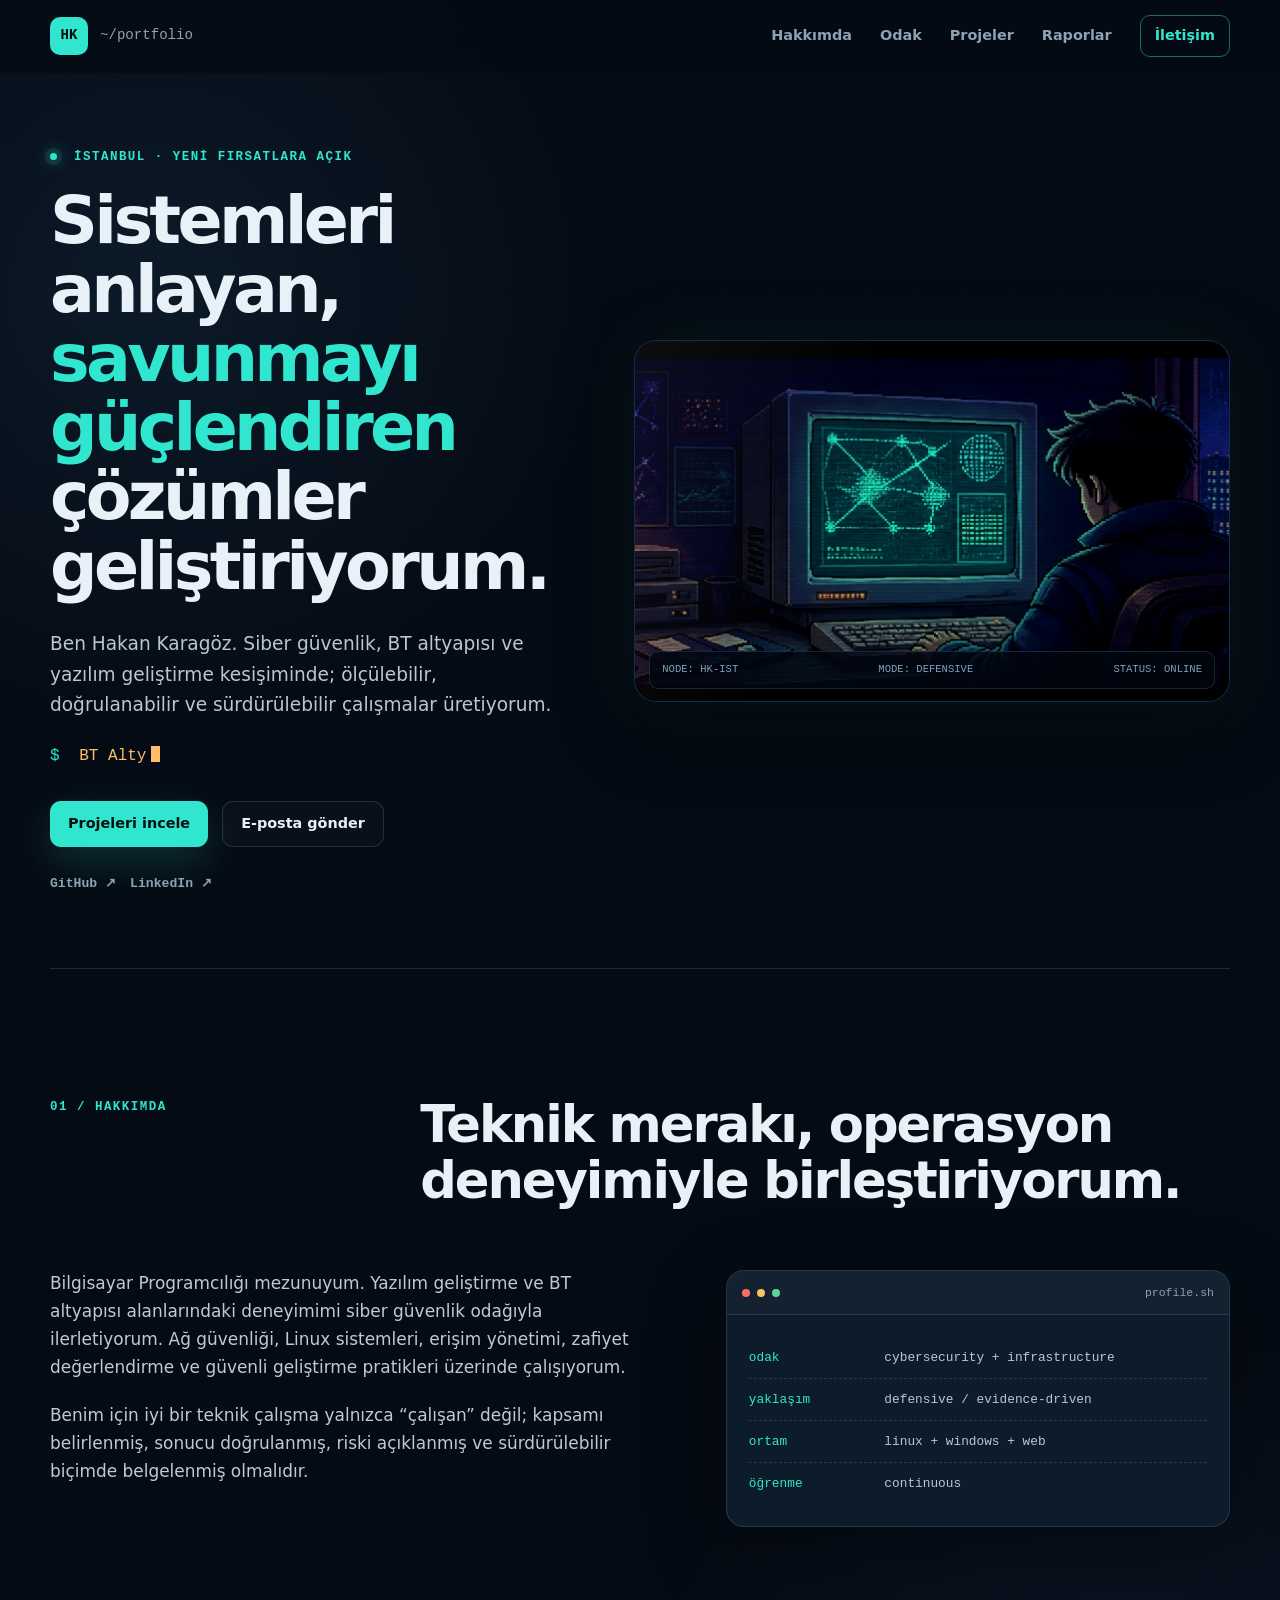
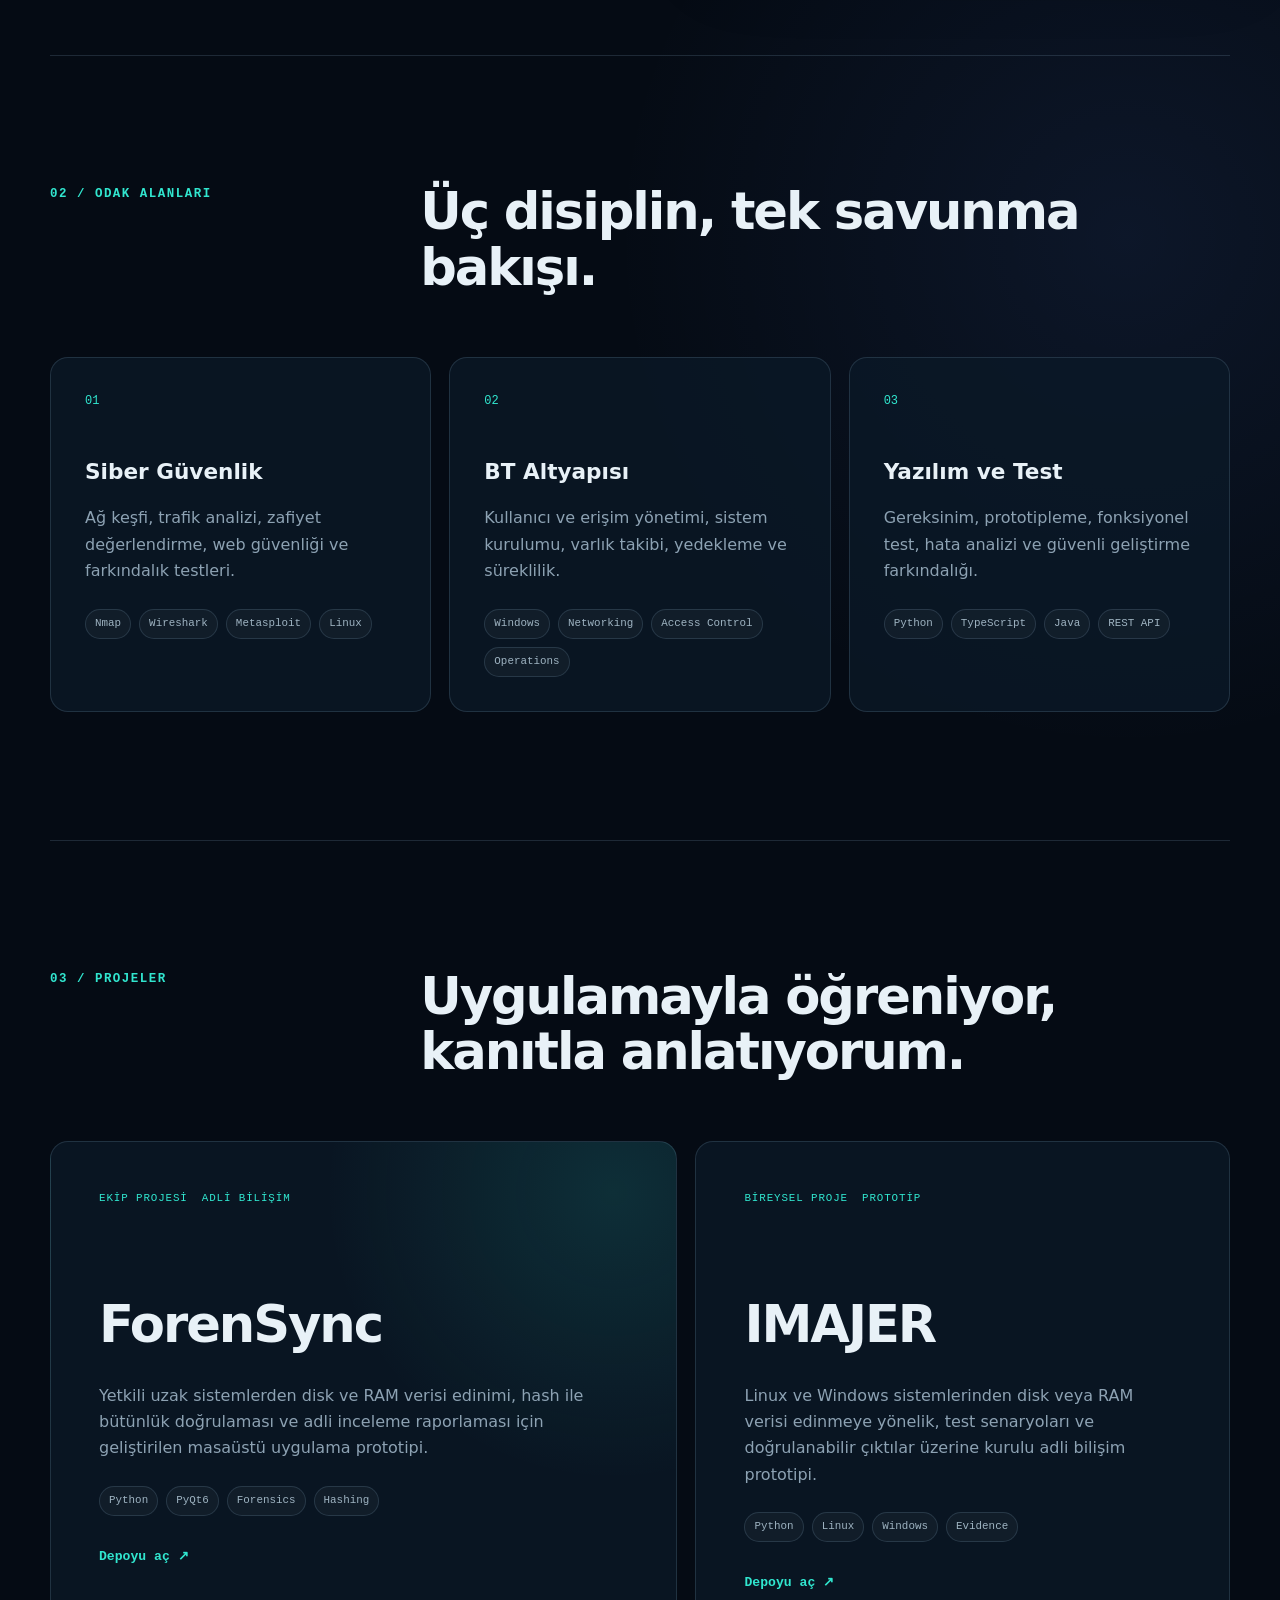
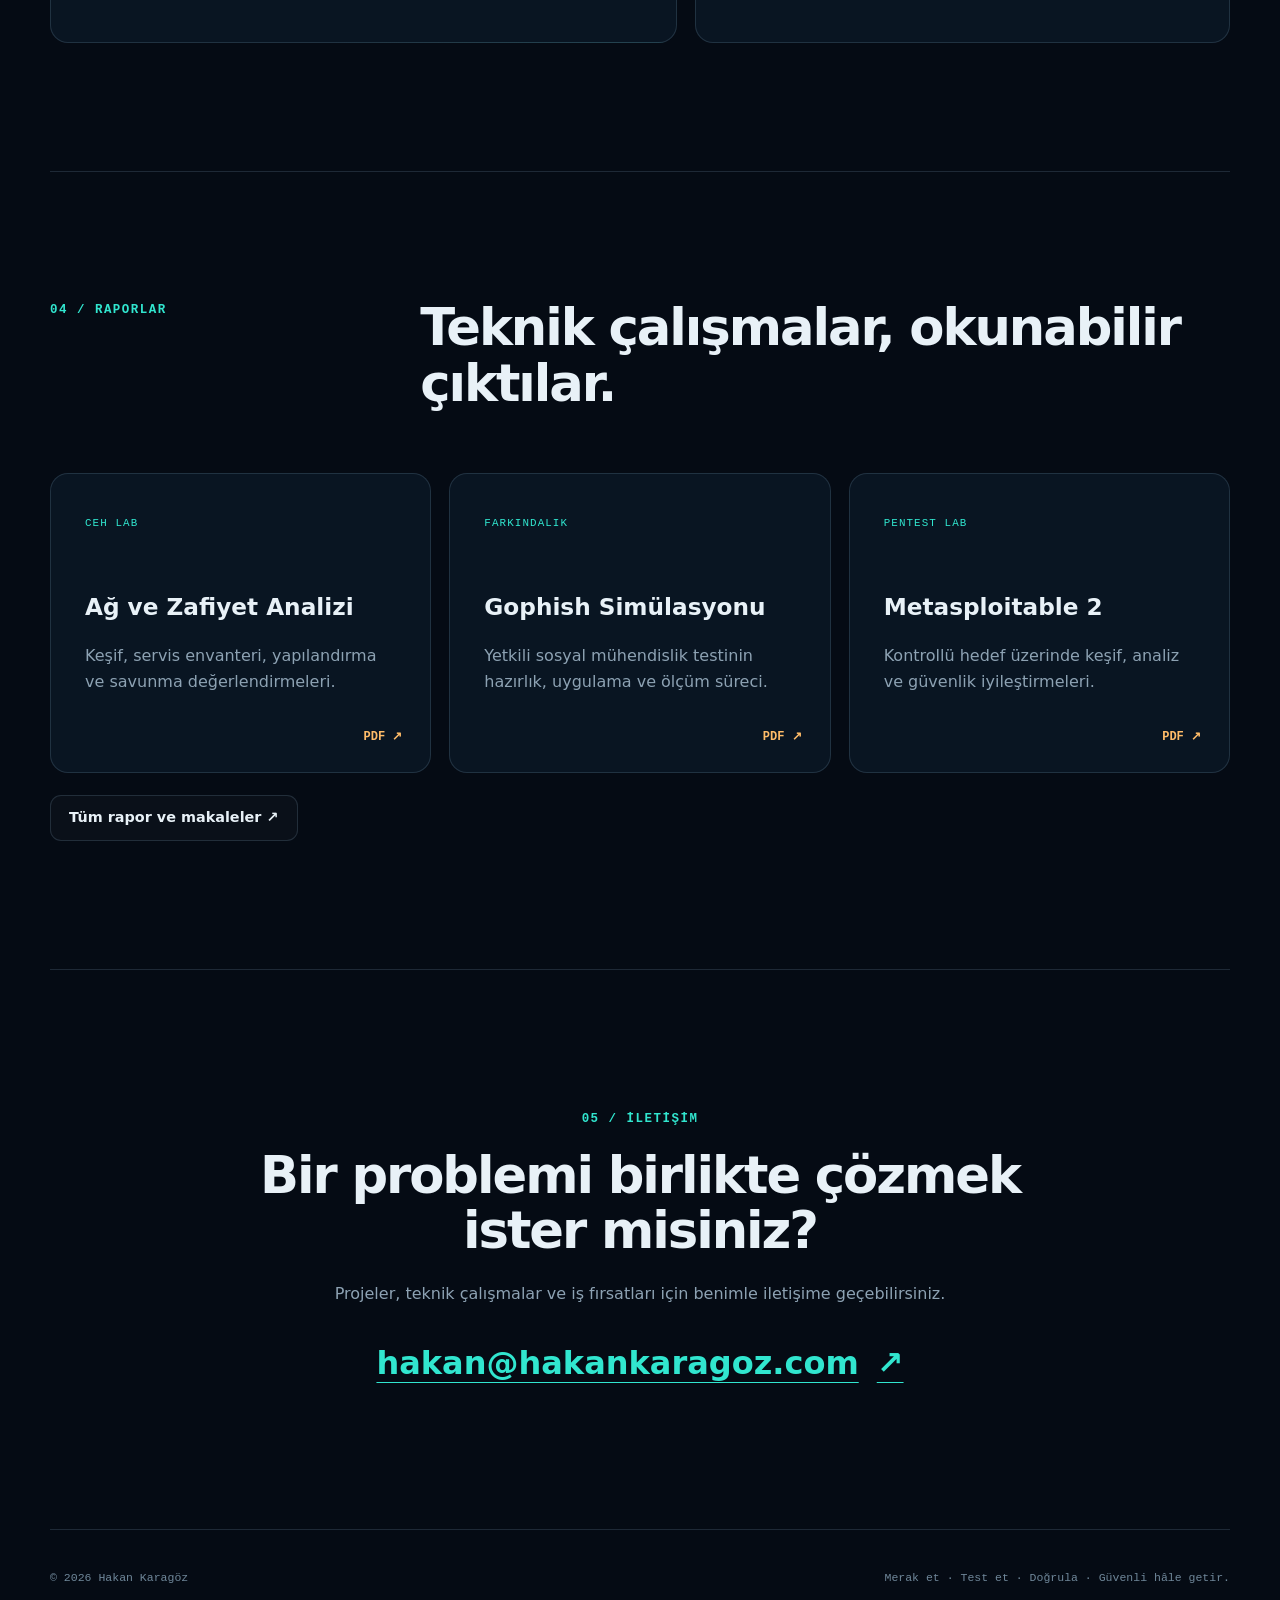
==== index.html @ a2019054 "feat: build personal cybersecurity portfolio" ====
<!doctype html>
<html lang="tr">
  <head>
    <meta charset="utf-8" />
    <meta name="viewport" content="width=device-width, initial-scale=1" />
    <meta name="theme-color" content="#07111f" />
    <meta
      name="description"
      content="Hakan Karagöz - Siber güvenlik, BT altyapısı ve yazılım geliştirme odaklı kişisel portföy."
    />
    <meta property="og:type" content="website" />
    <meta property="og:locale" content="tr_TR" />
    <meta property="og:title" content="Hakan Karagöz | Siber Güvenlik ve BT" />
    <meta
      property="og:description"
      content="Savunma odaklı güvenlik çalışmaları, adli bilişim projeleri ve teknik raporlar."
    />
    <meta property="og:url" content="https://hakankaragoz.com/" />
    <meta property="og:image" content="https://hakankaragoz.com/assets/retro-terminal.webp" />
    <link rel="canonical" href="https://hakankaragoz.com/" />
    <link rel="icon" href="assets/favicon.svg" type="image/svg+xml" />
    <link rel="preload" href="assets/retro-terminal.webp" as="image" type="image/webp" />
    <link rel="stylesheet" href="styles.css" />
    <title>Hakan Karagöz | Siber Güvenlik ve BT</title>
    <script type="application/ld+json">
      {
        "@context": "https://schema.org",
        "@type": "Person",
        "name": "Hakan Karagöz",
        "url": "https://hakankaragoz.com",
        "email": "mailto:hakan@hakankaragoz.com",
        "jobTitle": "Siber Güvenlik ve BT Uzmanı",
        "sameAs": [
          "https://github.com/hakankrgz",
          "https://www.linkedin.com/in/hakannkrgz"
        ],
        "knowsAbout": [
          "Siber Güvenlik",
          "BT Altyapısı",
          "Adli Bilişim",
          "Ağ Güvenliği",
          "Yazılım Geliştirme"
        ]
      }
    </script>
  </head>
  <body>
    <a class="skip-link" href="#icerik">İçeriğe geç</a>

    <header class="site-header" data-header>
      <div class="nav-shell">
        <a class="brand" href="#ust" aria-label="Ana sayfa">
          <span class="brand-mark" aria-hidden="true">HK</span>
          <span class="brand-path">~/portfolio</span>
        </a>

        <button class="menu-button" type="button" aria-expanded="false" aria-controls="site-nav">
          <span></span><span></span><span></span>
          <span class="sr-only">Menüyü aç veya kapat</span>
        </button>

        <nav id="site-nav" class="site-nav" aria-label="Ana menü">
          <a href="#hakkimda">Hakkımda</a>
          <a href="#odak">Odak</a>
          <a href="#projeler">Projeler</a>
          <a href="#raporlar">Raporlar</a>
          <a class="nav-cta" href="#iletisim">İletişim</a>
        </nav>
      </div>
    </header>

    <main id="icerik">
      <section id="ust" class="hero section-shell">
        <div class="hero-copy reveal">
          <p class="eyebrow"><span class="status-dot"></span> İstanbul · Yeni fırsatlara açık</p>
          <h1>
            Sistemleri anlayan,<br />
            <span>savunmayı güçlendiren</span><br />
            çözümler geliştiriyorum.
          </h1>
          <p class="hero-lead">
            Ben Hakan Karagöz. Siber güvenlik, BT altyapısı ve yazılım geliştirme kesişiminde;
            ölçülebilir, doğrulanabilir ve sürdürülebilir çalışmalar üretiyorum.
          </p>
          <p class="role-line" aria-live="polite">
            <span class="prompt" aria-hidden="true">$</span>
            <span data-role>Siber Güvenlik</span><span class="cursor" aria-hidden="true"></span>
          </p>
          <div class="hero-actions">
            <a class="button button-primary" href="#projeler">Projeleri incele</a>
            <a class="button button-ghost" href="mailto:hakan@hakankaragoz.com">E-posta gönder</a>
          </div>
          <div class="social-row" aria-label="Sosyal bağlantılar">
            <a href="https://github.com/hakankrgz" target="_blank" rel="noreferrer">GitHub ↗</a>
            <a href="https://www.linkedin.com/in/hakannkrgz" target="_blank" rel="noreferrer">LinkedIn ↗</a>
          </div>
        </div>

        <figure class="hero-visual reveal" aria-label="Nostaljik bilgisayar odasında çalışan güvenlik analisti">
          <img src="assets/retro-terminal.webp" alt="CRT terminal başında çalışan siber güvenlik analisti piksel sanatı" />
          <div class="scanline" aria-hidden="true"></div>
          <figcaption>
            <span>NODE: HK-IST</span>
            <span>MODE: DEFENSIVE</span>
            <span>STATUS: ONLINE</span>
          </figcaption>
        </figure>
      </section>

      <section id="hakkimda" class="section section-shell">
        <div class="section-heading reveal">
          <p class="section-index">01 / HAKKIMDA</p>
          <h2>Teknik merakı, operasyon deneyimiyle birleştiriyorum.</h2>
        </div>
        <div class="about-grid">
          <div class="about-copy reveal">
            <p>
              Bilgisayar Programcılığı mezunuyum. Yazılım geliştirme ve BT altyapısı alanlarındaki
              deneyimimi siber güvenlik odağıyla ilerletiyorum. Ağ güvenliği, Linux sistemleri,
              erişim yönetimi, zafiyet değerlendirme ve güvenli geliştirme pratikleri üzerinde çalışıyorum.
            </p>
            <p>
              Benim için iyi bir teknik çalışma yalnızca “çalışan” değil; kapsamı belirlenmiş, sonucu
              doğrulanmış, riski açıklanmış ve sürdürülebilir biçimde belgelenmiş olmalıdır.
            </p>
          </div>
          <div class="terminal-card reveal" aria-label="Kısa profil özeti">
            <div class="terminal-bar"><i></i><i></i><i></i><span>profile.sh</span></div>
            <dl>
              <div><dt>odak</dt><dd>cybersecurity + infrastructure</dd></div>
              <div><dt>yaklaşım</dt><dd>defensive / evidence-driven</dd></div>
              <div><dt>ortam</dt><dd>linux + windows + web</dd></div>
              <div><dt>öğrenme</dt><dd>continuous</dd></div>
            </dl>
          </div>
        </div>
      </section>

      <section id="odak" class="section section-shell">
        <div class="section-heading reveal">
          <p class="section-index">02 / ODAK ALANLARI</p>
          <h2>Üç disiplin, tek savunma bakışı.</h2>
        </div>
        <div class="focus-grid">
          <article class="focus-card reveal">
            <span class="card-number">01</span>
            <h3>Siber Güvenlik</h3>
            <p>Ağ keşfi, trafik analizi, zafiyet değerlendirme, web güvenliği ve farkındalık testleri.</p>
            <ul><li>Nmap</li><li>Wireshark</li><li>Metasploit</li><li>Linux</li></ul>
          </article>
          <article class="focus-card reveal">
            <span class="card-number">02</span>
            <h3>BT Altyapısı</h3>
            <p>Kullanıcı ve erişim yönetimi, sistem kurulumu, varlık takibi, yedekleme ve süreklilik.</p>
            <ul><li>Windows</li><li>Networking</li><li>Access Control</li><li>Operations</li></ul>
          </article>
          <article class="focus-card reveal">
            <span class="card-number">03</span>
            <h3>Yazılım ve Test</h3>
            <p>Gereksinim, prototipleme, fonksiyonel test, hata analizi ve güvenli geliştirme farkındalığı.</p>
            <ul><li>Python</li><li>TypeScript</li><li>Java</li><li>REST API</li></ul>
          </article>
        </div>
      </section>

      <section id="projeler" class="section section-shell">
        <div class="section-heading reveal">
          <p class="section-index">03 / PROJELER</p>
          <h2>Uygulamayla öğreniyor, kanıtla anlatıyorum.</h2>
        </div>
        <div class="project-list">
          <article class="project-card project-featured reveal">
            <div class="project-meta"><span>EKİP PROJESİ</span><span>ADLİ BİLİŞİM</span></div>
            <h3>ForenSync</h3>
            <p>
              Yetkili uzak sistemlerden disk ve RAM verisi edinimi, hash ile bütünlük doğrulaması ve
              adli inceleme raporlaması için geliştirilen masaüstü uygulama prototipi.
            </p>
            <div class="project-tags"><span>Python</span><span>PyQt6</span><span>Forensics</span><span>Hashing</span></div>
            <a class="text-link" href="https://github.com/hakankrgz/FORENSYNC" target="_blank" rel="noreferrer">Depoyu aç ↗</a>
          </article>

          <article class="project-card reveal">
            <div class="project-meta"><span>BİREYSEL PROJE</span><span>PROTOTİP</span></div>
            <h3>IMAJER</h3>
            <p>
              Linux ve Windows sistemlerinden disk veya RAM verisi edinmeye yönelik, test senaryoları
              ve doğrulanabilir çıktılar üzerine kurulu adli bilişim prototipi.
            </p>
            <div class="project-tags"><span>Python</span><span>Linux</span><span>Windows</span><span>Evidence</span></div>
            <a class="text-link" href="https://github.com/hakankrgz/imajer" target="_blank" rel="noreferrer">Depoyu aç ↗</a>
          </article>
        </div>
      </section>

      <section id="raporlar" class="section section-shell reports-section">
        <div class="section-heading reveal">
          <p class="section-index">04 / RAPORLAR</p>
          <h2>Teknik çalışmalar, okunabilir çıktılar.</h2>
        </div>
        <div class="report-grid">
          <a class="report-card reveal" href="https://github.com/hakankrgz/siber-guvenlik-raporlari/blob/main/Raporlar/CEH_Hakan_Karagoz_Uygulamali_Guvenlik_Raporu.pdf" target="_blank" rel="noreferrer">
            <span>CEH LAB</span><h3>Ağ ve Zafiyet Analizi</h3><p>Keşif, servis envanteri, yapılandırma ve savunma değerlendirmeleri.</p><b>PDF ↗</b>
          </a>
          <a class="report-card reveal" href="https://github.com/hakankrgz/siber-guvenlik-raporlari/blob/main/Raporlar/Gophish_Sosyal_Muhendislik_Test_Raporu.pdf" target="_blank" rel="noreferrer">
            <span>FARKINDALIK</span><h3>Gophish Simülasyonu</h3><p>Yetkili sosyal mühendislik testinin hazırlık, uygulama ve ölçüm süreci.</p><b>PDF ↗</b>
          </a>
          <a class="report-card reveal" href="https://github.com/hakankrgz/siber-guvenlik-raporlari/blob/main/Raporlar/Metasploitable_2_Sizma_Testi_Raporu.pdf" target="_blank" rel="noreferrer">
            <span>PENTEST LAB</span><h3>Metasploitable 2</h3><p>Kontrollü hedef üzerinde keşif, analiz ve güvenlik iyileştirmeleri.</p><b>PDF ↗</b>
          </a>
        </div>
        <a class="button button-ghost all-reports reveal" href="https://github.com/hakankrgz/siber-guvenlik-raporlari" target="_blank" rel="noreferrer">Tüm rapor ve makaleler ↗</a>
      </section>

      <section id="iletisim" class="section section-shell contact-section reveal">
        <p class="section-index">05 / İLETİŞİM</p>
        <h2>Bir problemi birlikte çözmek ister misiniz?</h2>
        <p>Projeler, teknik çalışmalar ve iş fırsatları için benimle iletişime geçebilirsiniz.</p>
        <a class="contact-mail" href="mailto:hakan@hakankaragoz.com">hakan@hakankaragoz.com <span>↗</span></a>
      </section>
    </main>

    <footer class="site-footer section-shell">
      <p>© <span data-year></span> Hakan Karagöz</p>
      <p>Merak et · Test et · Doğrula · Güvenli hâle getir.</p>
    </footer>

    <script src="script.js" defer></script>
  </body>
</html>
---- styles.css ----
:root {
  --bg: #050b14;
  --bg-soft: #081321;
  --panel: rgba(11, 25, 40, 0.76);
  --panel-strong: #0d1c2b;
  --line: rgba(131, 166, 191, 0.2);
  --text: #e8f1f7;
  --muted: #8da2b3;
  --teal: #31e6cf;
  --teal-soft: rgba(49, 230, 207, 0.12);
  --amber: #ffbc69;
  --blue: #5b8cff;
  --radius: 18px;
  --shadow: 0 24px 80px rgba(0, 0, 0, 0.35);
  --sans: Inter, ui-sans-serif, system-ui, -apple-system, BlinkMacSystemFont, "Segoe UI", sans-serif;
  --mono: "SFMono-Regular", Consolas, "Liberation Mono", Menlo, monospace;
}

* {
  box-sizing: border-box;
}

html {
  scroll-behavior: smooth;
  scroll-padding-top: 92px;
}

main section {
  scroll-margin-top: 92px;
}

body {
  margin: 0;
  color: var(--text);
  background:
    radial-gradient(circle at 12% 6%, rgba(46, 99, 142, 0.17), transparent 28rem),
    radial-gradient(circle at 88% 38%, rgba(91, 140, 255, 0.09), transparent 32rem),
    var(--bg);
  font-family: var(--sans);
  line-height: 1.65;
  -webkit-font-smoothing: antialiased;
}

body::before {
  position: fixed;
  inset: 0;
  z-index: -1;
  content: "";
  pointer-events: none;
  opacity: 0.22;
  background-image:
    linear-gradient(rgba(65, 119, 146, 0.08) 1px, transparent 1px),
    linear-gradient(90deg, rgba(65, 119, 146, 0.08) 1px, transparent 1px);
  background-size: 48px 48px;
  mask-image: linear-gradient(to bottom, black, transparent 78%);
}

a {
  color: inherit;
}

img {
  display: block;
  max-width: 100%;
}

button,
a {
  -webkit-tap-highlight-color: transparent;
}

:focus-visible {
  outline: 3px solid var(--amber);
  outline-offset: 4px;
}

.sr-only {
  position: absolute;
  width: 1px;
  height: 1px;
  padding: 0;
  margin: -1px;
  overflow: hidden;
  clip: rect(0, 0, 0, 0);
  white-space: nowrap;
  border: 0;
}

.skip-link {
  position: fixed;
  top: 12px;
  left: 12px;
  z-index: 1000;
  padding: 10px 14px;
  color: #03100e;
  background: var(--teal);
  border-radius: 8px;
  font-weight: 800;
  transform: translateY(-160%);
  transition: transform 0.2s ease;
}

.skip-link:focus {
  transform: translateY(0);
}

.section-shell {
  width: min(1180px, calc(100% - 40px));
  margin-inline: auto;
}

.site-header {
  position: sticky;
  top: 0;
  z-index: 100;
  border-bottom: 1px solid transparent;
  background: rgba(5, 11, 20, 0.68);
  backdrop-filter: blur(18px);
  transition: border-color 0.2s ease, background 0.2s ease;
}

.site-header.is-scrolled {
  border-color: var(--line);
  background: rgba(5, 11, 20, 0.9);
}

.nav-shell {
  display: flex;
  width: min(1180px, calc(100% - 40px));
  min-height: 72px;
  margin-inline: auto;
  align-items: center;
  justify-content: space-between;
}

.brand {
  display: inline-flex;
  gap: 12px;
  align-items: center;
  text-decoration: none;
  font-family: var(--mono);
  font-size: 0.88rem;
}

.brand-mark {
  display: grid;
  width: 38px;
  height: 38px;
  place-items: center;
  color: #03100e;
  background: var(--teal);
  border-radius: 10px;
  font-weight: 900;
}

.brand-path {
  color: var(--muted);
}

.site-nav {
  display: flex;
  gap: 28px;
  align-items: center;
}

.site-nav a {
  color: var(--muted);
  text-decoration: none;
  font-size: 0.9rem;
  font-weight: 700;
  transition: color 0.2s ease;
}

.site-nav a:hover {
  color: var(--text);
}

.site-nav .nav-cta {
  padding: 8px 14px;
  color: var(--teal);
  border: 1px solid rgba(49, 230, 207, 0.45);
  border-radius: 10px;
}

.menu-button {
  display: none;
  width: 44px;
  height: 44px;
  padding: 10px;
  background: transparent;
  border: 1px solid var(--line);
  border-radius: 10px;
}

.menu-button > span:not(.sr-only) {
  display: block;
  height: 2px;
  margin: 5px 0;
  background: var(--text);
}

.hero {
  display: grid;
  min-height: calc(100vh - 72px);
  padding-block: 74px;
  grid-template-columns: minmax(0, 0.92fr) minmax(460px, 1.08fr);
  gap: clamp(44px, 6vw, 92px);
  align-items: center;
}

.eyebrow,
.section-index {
  margin: 0 0 18px;
  color: var(--teal);
  font-family: var(--mono);
  font-size: 0.78rem;
  font-weight: 700;
  letter-spacing: 0.12em;
  text-transform: uppercase;
}

.status-dot {
  display: inline-block;
  width: 7px;
  height: 7px;
  margin-right: 8px;
  background: var(--teal);
  border-radius: 50%;
  box-shadow: 0 0 0 5px rgba(49, 230, 207, 0.1), 0 0 16px var(--teal);
}

.hero h1 {
  max-width: 720px;
  margin: 0;
  font-size: clamp(2.7rem, 5.2vw, 5.35rem);
  line-height: 1.04;
  letter-spacing: -0.055em;
}

.hero h1 span {
  color: var(--teal);
}

.hero-lead {
  max-width: 690px;
  margin: 28px 0 0;
  color: #b7c7d3;
  font-size: clamp(1rem, 1.45vw, 1.18rem);
}

.role-line {
  min-height: 28px;
  margin: 22px 0 0;
  color: var(--amber);
  font-family: var(--mono);
}

.prompt {
  margin-right: 10px;
  color: var(--teal);
}

.cursor {
  display: inline-block;
  width: 9px;
  height: 1.05em;
  margin-left: 5px;
  vertical-align: -0.16em;
  background: var(--amber);
  animation: blink 0.8s steps(1) infinite;
}

@keyframes blink {
  50% { opacity: 0; }
}

.hero-actions,
.social-row {
  display: flex;
  gap: 14px;
  flex-wrap: wrap;
}

.hero-actions {
  margin-top: 30px;
}

.button {
  display: inline-flex;
  min-height: 46px;
  padding: 0 18px;
  align-items: center;
  justify-content: center;
  border-radius: 11px;
  text-decoration: none;
  font-size: 0.9rem;
  font-weight: 800;
  transition: transform 0.2s ease, border-color 0.2s ease, background 0.2s ease;
}

.button:hover {
  transform: translateY(-2px);
}

.button-primary {
  color: #02100e;
  background: var(--teal);
  box-shadow: 0 14px 40px rgba(49, 230, 207, 0.18);
}

.button-ghost {
  color: var(--text);
  border: 1px solid var(--line);
  background: rgba(255, 255, 255, 0.025);
}

.button-ghost:hover {
  border-color: rgba(49, 230, 207, 0.5);
  background: var(--teal-soft);
}

.social-row {
  margin-top: 26px;
}

.social-row a,
.text-link {
  color: var(--muted);
  text-decoration: none;
  font-family: var(--mono);
  font-size: 0.82rem;
  font-weight: 700;
}

.social-row a:hover,
.text-link:hover {
  color: var(--teal);
}

.hero-visual {
  position: relative;
  margin: 0;
  overflow: hidden;
  border: 1px solid rgba(91, 140, 255, 0.26);
  border-radius: 22px;
  background: #020711;
  box-shadow: var(--shadow), 0 0 80px rgba(49, 230, 207, 0.06);
}

.hero-visual::after {
  position: absolute;
  inset: 0;
  content: "";
  pointer-events: none;
  background:
    repeating-linear-gradient(to bottom, transparent 0, transparent 3px, rgba(2, 7, 17, 0.18) 4px),
    linear-gradient(110deg, rgba(255,255,255,0.05), transparent 35%);
}

.hero-visual img {
  width: 100%;
  min-height: 360px;
  object-fit: cover;
  filter: saturate(0.88) contrast(1.04);
  transition: transform 8s ease;
}

.hero-visual:hover img {
  transform: scale(1.035);
}

.scanline {
  position: absolute;
  z-index: 2;
  top: -12%;
  right: 0;
  left: 0;
  height: 14%;
  pointer-events: none;
  opacity: 0.5;
  background: linear-gradient(to bottom, transparent, rgba(49, 230, 207, 0.12), transparent);
  animation: scan 5s linear infinite;
}

@keyframes scan {
  to { transform: translateY(830%); }
}

.hero-visual figcaption {
  display: flex;
  position: absolute;
  z-index: 3;
  right: 14px;
  bottom: 12px;
  left: 14px;
  padding: 9px 12px;
  justify-content: space-between;
  color: #80a0b8;
  background: rgba(2, 7, 17, 0.82);
  border: 1px solid var(--line);
  border-radius: 9px;
  font-family: var(--mono);
  font-size: 0.66rem;
}

.section {
  padding-block: clamp(82px, 10vw, 138px);
  border-top: 1px solid var(--line);
}

.section-heading {
  display: grid;
  margin-bottom: clamp(34px, 5vw, 62px);
  grid-template-columns: 0.42fr 1fr;
  gap: 30px;
  align-items: start;
}

.section-heading h2,
.contact-section h2 {
  max-width: 800px;
  margin: 0;
  font-size: clamp(2rem, 4vw, 3.75rem);
  line-height: 1.08;
  letter-spacing: -0.04em;
}

.about-grid {
  display: grid;
  grid-template-columns: 1fr 0.86fr;
  gap: clamp(36px, 7vw, 100px);
  align-items: start;
}

.about-copy p {
  margin: 0 0 20px;
  color: #bccbd5;
  font-size: 1.06rem;
}

.terminal-card {
  overflow: hidden;
  background: var(--panel-strong);
  border: 1px solid var(--line);
  border-radius: var(--radius);
  box-shadow: var(--shadow);
}

.terminal-bar {
  display: flex;
  gap: 7px;
  padding: 12px 15px;
  align-items: center;
  color: var(--muted);
  background: rgba(255, 255, 255, 0.025);
  border-bottom: 1px solid var(--line);
  font-family: var(--mono);
  font-size: 0.72rem;
}

.terminal-bar i {
  width: 8px;
  height: 8px;
  background: #ff6d65;
  border-radius: 50%;
}

.terminal-bar i:nth-child(2) { background: #f5c65d; }
.terminal-bar i:nth-child(3) { background: #5bd693; }
.terminal-bar span { margin-left: auto; }

.terminal-card dl {
  margin: 0;
  padding: 22px;
  font-family: var(--mono);
  font-size: 0.8rem;
}

.terminal-card dl div {
  display: grid;
  padding: 10px 0;
  grid-template-columns: 0.42fr 1fr;
  border-bottom: 1px dashed var(--line);
}

.terminal-card dl div:last-child { border-bottom: 0; }
.terminal-card dt { color: var(--teal); }
.terminal-card dd { margin: 0; color: #b6c8d5; }

.focus-grid,
.report-grid {
  display: grid;
  grid-template-columns: repeat(3, 1fr);
  gap: 18px;
}

.focus-card,
.project-card,
.report-card {
  position: relative;
  overflow: hidden;
  padding: clamp(24px, 3vw, 34px);
  background: var(--panel);
  border: 1px solid var(--line);
  border-radius: var(--radius);
  transition: transform 0.25s ease, border-color 0.25s ease, background 0.25s ease;
}

.focus-card:hover,
.project-card:hover,
.report-card:hover {
  border-color: rgba(49, 230, 207, 0.42);
  background: rgba(14, 34, 52, 0.9);
  transform: translateY(-5px);
}

.card-number {
  display: block;
  margin-bottom: 42px;
  color: var(--teal);
  font-family: var(--mono);
  font-size: 0.75rem;
}

.focus-card h3,
.project-card h3,
.report-card h3 {
  margin: 0 0 12px;
  font-size: 1.35rem;
}

.focus-card p,
.project-card p,
.report-card p {
  color: var(--muted);
}

.focus-card ul,
.project-tags {
  display: flex;
  gap: 8px;
  padding: 0;
  margin: 24px 0 0;
  flex-wrap: wrap;
  list-style: none;
}

.focus-card li,
.project-tags span {
  padding: 5px 9px;
  color: #9fb4c2;
  background: rgba(255, 255, 255, 0.035);
  border: 1px solid var(--line);
  border-radius: 999px;
  font-family: var(--mono);
  font-size: 0.68rem;
}

.project-list {
  display: grid;
  grid-template-columns: 1.08fr 0.92fr;
  gap: 18px;
}

.project-card {
  min-height: 380px;
  padding: clamp(28px, 4vw, 48px);
}

.project-featured {
  background:
    radial-gradient(circle at 90% 10%, rgba(49, 230, 207, 0.12), transparent 18rem),
    var(--panel);
}

.project-meta {
  display: flex;
  gap: 14px;
  margin-bottom: 74px;
  color: var(--teal);
  font-family: var(--mono);
  font-size: 0.68rem;
  letter-spacing: 0.08em;
}

.project-card h3 {
  font-size: clamp(2rem, 4vw, 3.4rem);
  letter-spacing: -0.04em;
}

.project-card p {
  max-width: 590px;
}

.project-card .text-link {
  display: inline-block;
  margin-top: 30px;
  color: var(--teal);
}

.report-card {
  min-height: 300px;
  color: inherit;
  text-decoration: none;
}

.report-card > span {
  color: var(--teal);
  font-family: var(--mono);
  font-size: 0.68rem;
  letter-spacing: 0.1em;
}

.report-card h3 {
  margin-top: 54px;
  font-size: 1.45rem;
}

.report-card b {
  position: absolute;
  right: 28px;
  bottom: 24px;
  color: var(--amber);
  font-family: var(--mono);
  font-size: 0.75rem;
}

.all-reports {
  width: fit-content;
  margin-top: 22px;
}

.contact-section {
  display: grid;
  min-height: 560px;
  align-content: center;
  text-align: center;
}

.contact-section .section-index {
  margin-inline: auto;
}

.contact-section h2 {
  margin-inline: auto;
}

.contact-section > p:not(.section-index) {
  max-width: 620px;
  margin: 22px auto 30px;
  color: var(--muted);
}

.contact-mail {
  display: inline-flex;
  gap: 18px;
  margin-inline: auto;
  align-items: center;
  color: var(--teal);
  text-decoration-thickness: 1px;
  text-underline-offset: 8px;
  font-size: clamp(1.15rem, 3vw, 2rem);
  font-weight: 800;
}

.contact-mail span {
  transition: transform 0.2s ease;
}

.contact-mail:hover span {
  transform: translate(4px, -4px);
}

.site-footer {
  display: flex;
  padding-block: 26px 36px;
  justify-content: space-between;
  color: #6f8799;
  border-top: 1px solid var(--line);
  font-family: var(--mono);
  font-size: 0.72rem;
}

.reveal {
  opacity: 0;
  transform: translateY(18px);
  transition: opacity 0.65s ease, transform 0.65s ease;
}

.reveal.is-visible {
  opacity: 1;
  transform: none;
}

@media (max-width: 980px) {
  .hero {
    min-height: auto;
    grid-template-columns: 1fr;
  }

  .hero-visual {
    max-width: 780px;
  }

  .focus-grid,
  .report-grid {
    grid-template-columns: 1fr 1fr;
  }

  .focus-card:last-child,
  .report-card:last-child {
    grid-column: 1 / -1;
  }

  .project-list,
  .about-grid {
    grid-template-columns: 1fr;
  }
}

@media (max-width: 760px) {
  .section-shell,
  .nav-shell {
    width: min(100% - 28px, 1180px);
  }

  .menu-button {
    display: block;
  }

  .site-nav {
    display: none;
    position: absolute;
    top: 64px;
    right: 14px;
    left: 14px;
    padding: 18px;
    flex-direction: column;
    align-items: stretch;
    background: rgba(7, 17, 31, 0.98);
    border: 1px solid var(--line);
    border-radius: 14px;
    box-shadow: var(--shadow);
  }

  .site-nav.is-open {
    display: flex;
  }

  .site-nav a {
    padding: 10px 8px;
  }

  .hero {
    padding-block: 54px 82px;
    grid-template-columns: minmax(0, 1fr);
  }

  .hero h1 {
    font-size: clamp(2.45rem, 12vw, 4rem);
  }

  .hero-visual img {
    min-height: 270px;
  }

  .hero-visual figcaption span:nth-child(2) {
    display: none;
  }

  .section-heading {
    grid-template-columns: 1fr;
    gap: 0;
  }

  .focus-grid,
  .report-grid {
    grid-template-columns: 1fr;
  }

  .focus-card:last-child,
  .report-card:last-child {
    grid-column: auto;
  }

  .project-card {
    min-height: auto;
  }

  .project-meta {
    margin-bottom: 44px;
  }

  .site-footer {
    gap: 8px;
    flex-direction: column;
  }
}

@media (max-width: 440px) {
  .hero-actions .button {
    width: 100%;
  }

  .hero-visual figcaption {
    font-size: 0.56rem;
  }

  .terminal-card dl div {
    grid-template-columns: 1fr;
    gap: 4px;
  }
}

@media (prefers-reduced-motion: reduce) {
  html { scroll-behavior: auto; }
  *, *::before, *::after {
    scroll-behavior: auto !important;
    animation-duration: 0.001ms !important;
    animation-iteration-count: 1 !important;
    transition-duration: 0.001ms !important;
  }
  .reveal { opacity: 1; transform: none; }
}
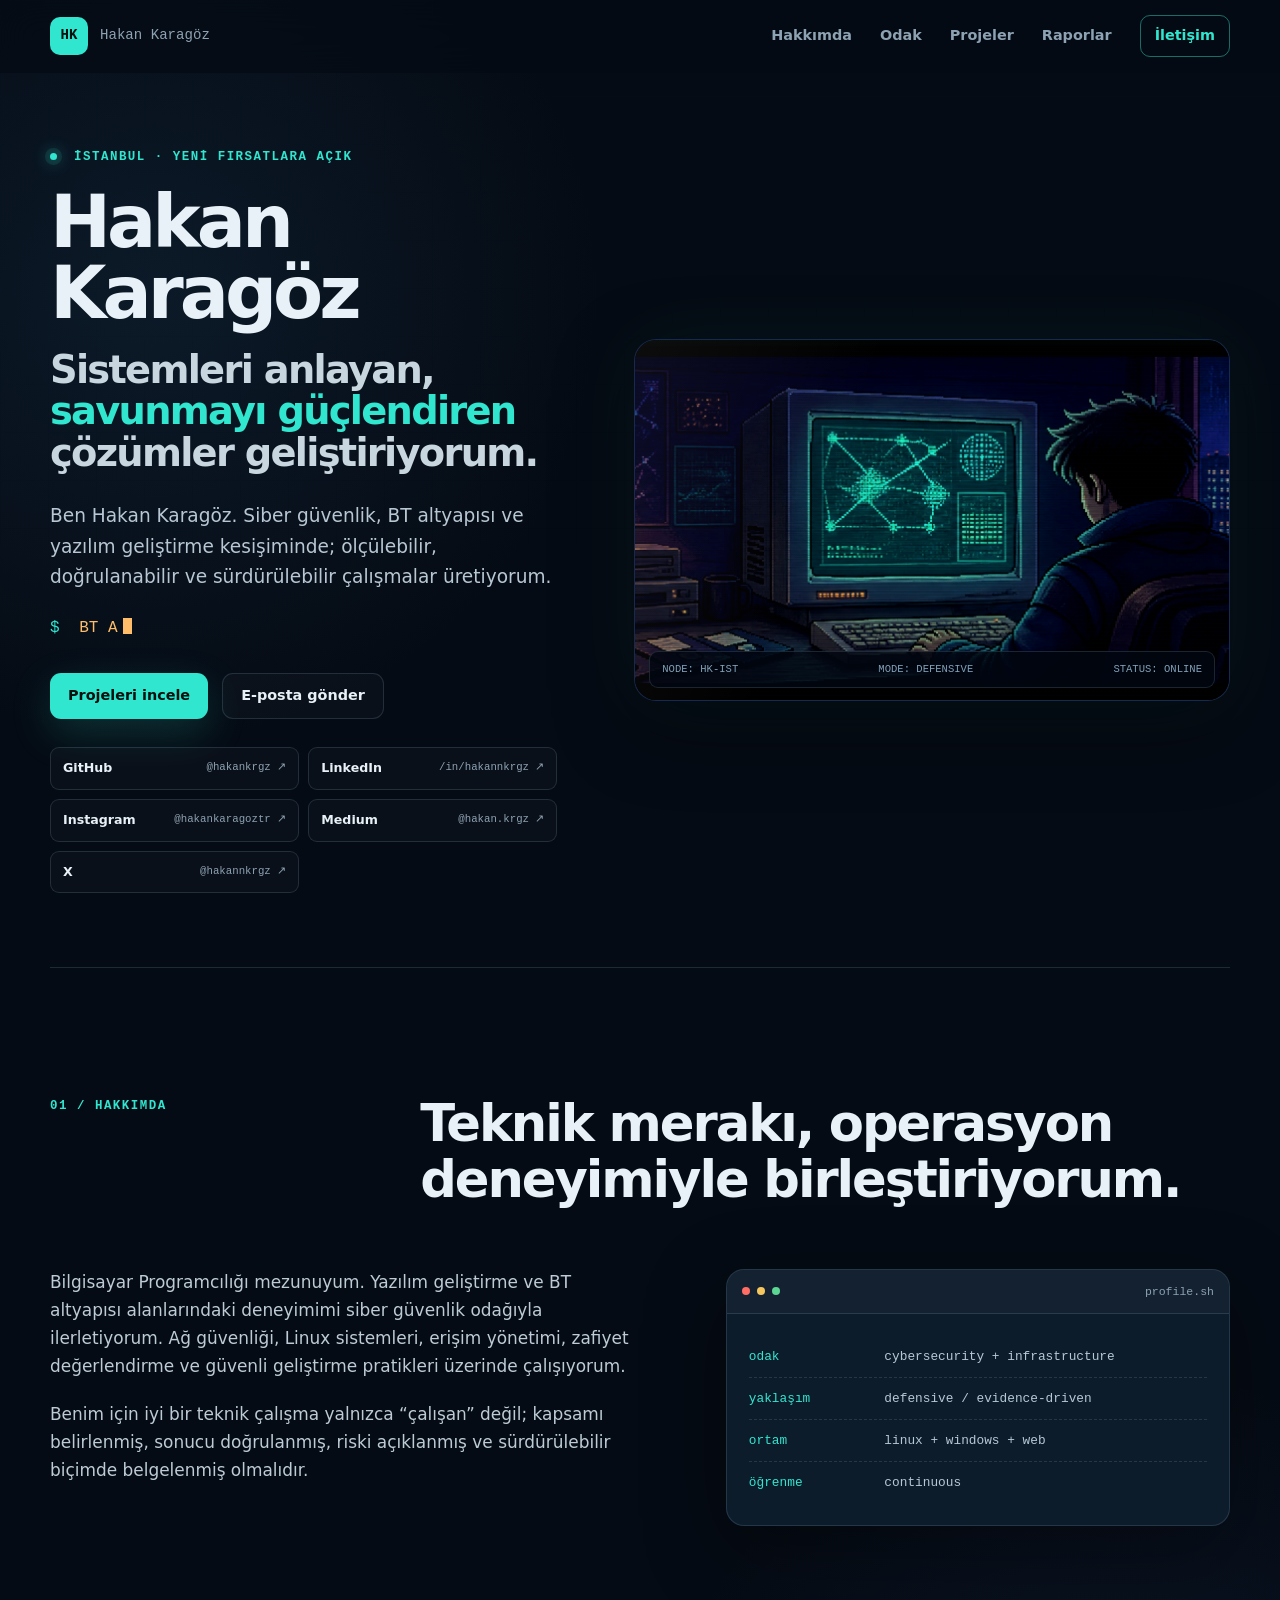
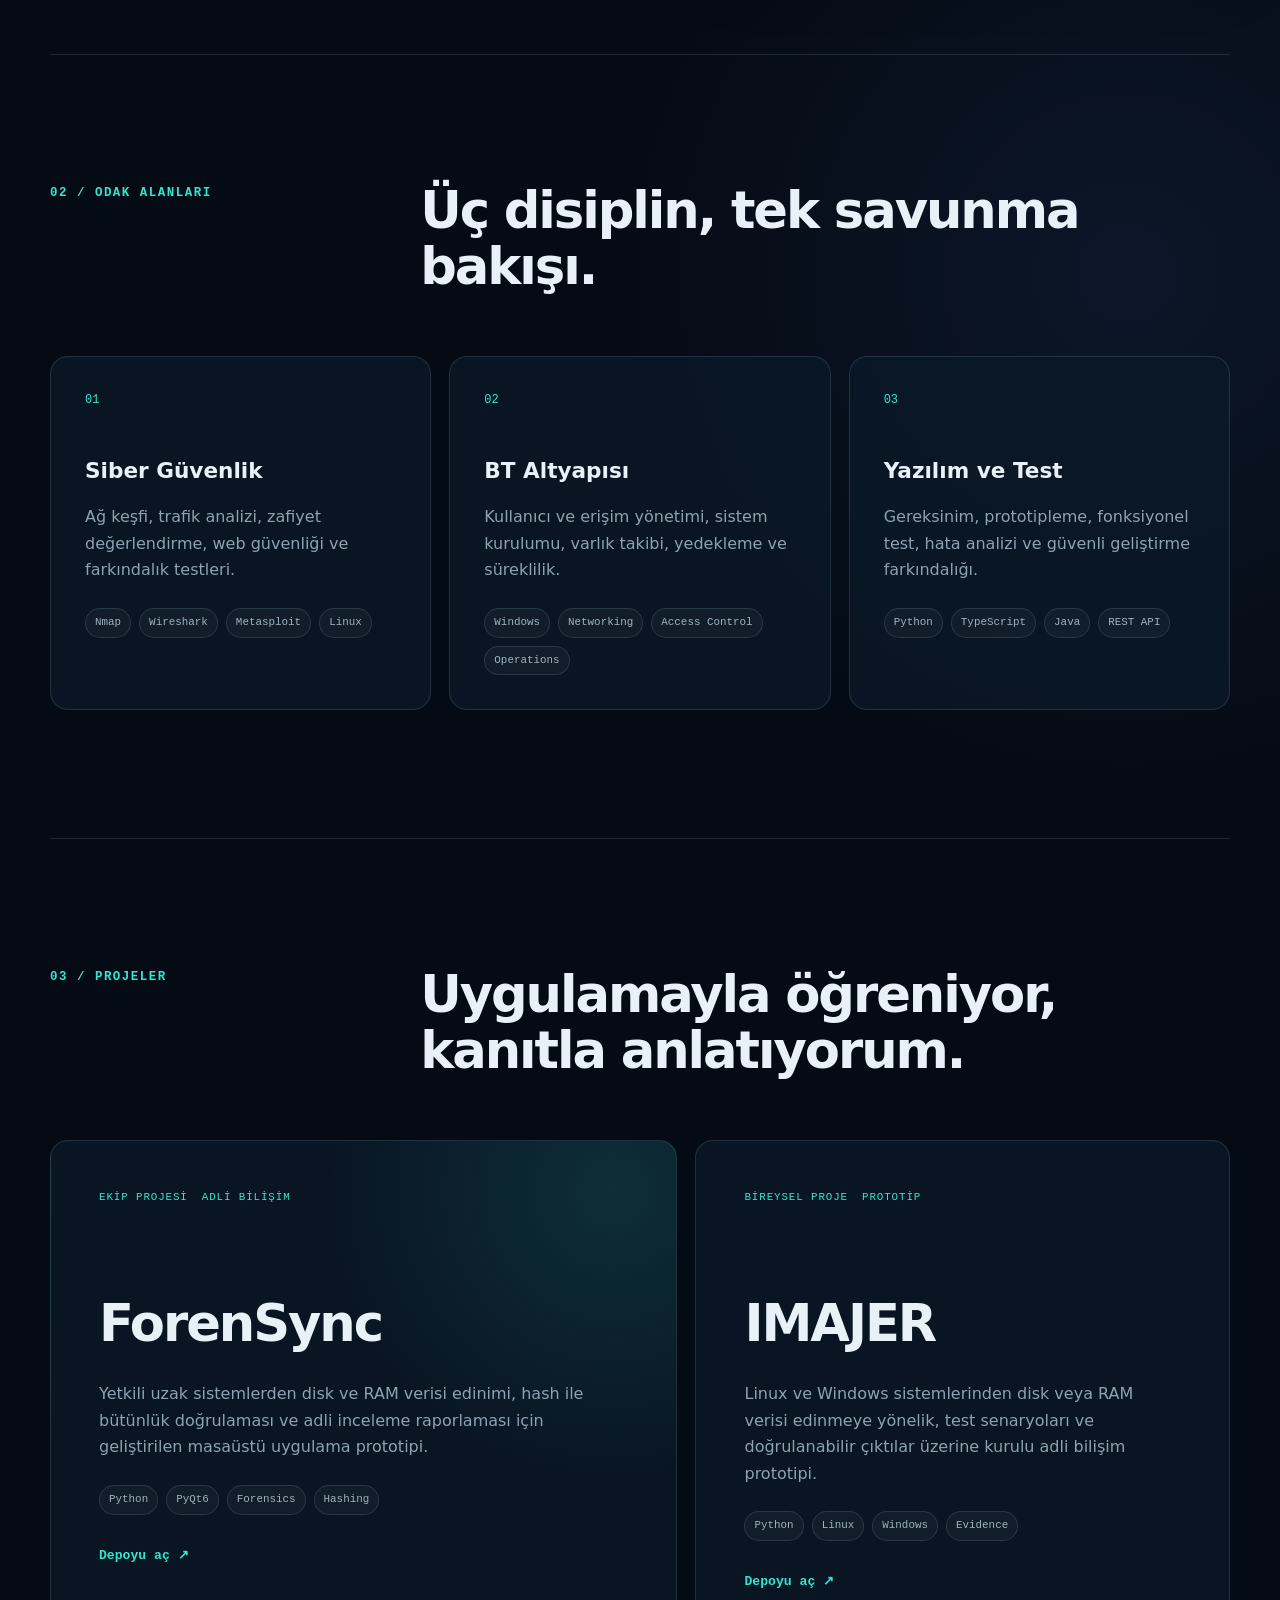
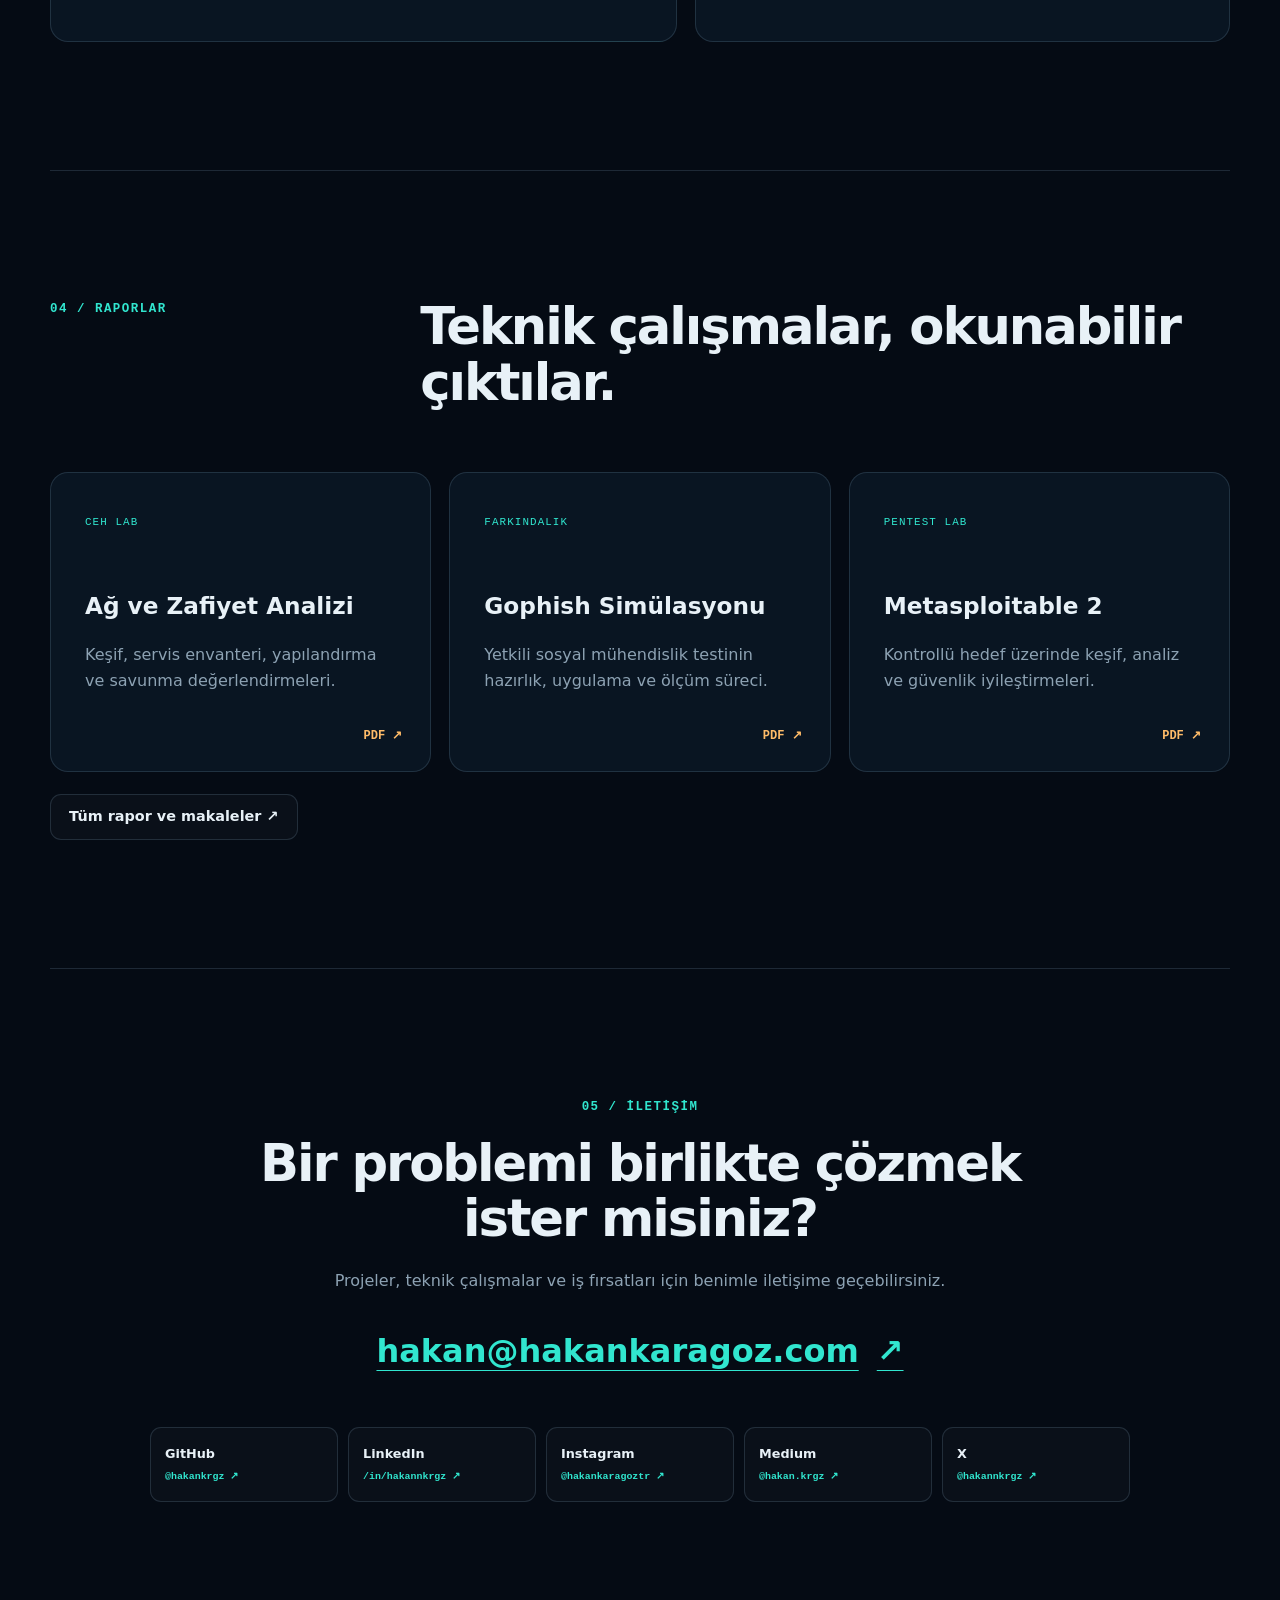
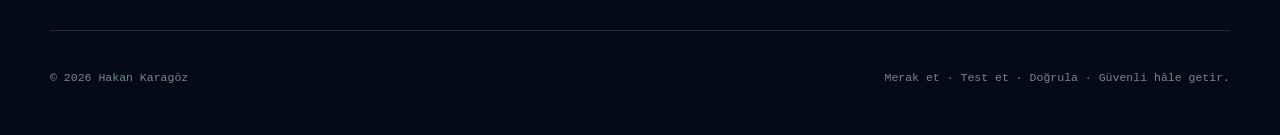
==== commit 927606f6: "feat: strengthen personal identity and SEO" ====
--- a/index.html
+++ b/index.html
@@ -4,42 +4,83 @@
     <meta charset="utf-8" />
     <meta name="viewport" content="width=device-width, initial-scale=1" />
     <meta name="theme-color" content="#07111f" />
+    <meta name="author" content="Hakan Karagöz" />
+    <meta name="robots" content="index, follow, max-image-preview:large, max-snippet:-1, max-video-preview:-1" />
     <meta
       name="description"
-      content="Hakan Karagöz - Siber güvenlik, BT altyapısı ve yazılım geliştirme odaklı kişisel portföy."
+      content="Hakan Karagöz'ün siber güvenlik, BT altyapısı, adli bilişim ve yazılım geliştirme projelerini, teknik raporlarını ve uzmanlık alanlarını keşfedin."
     />
     <meta property="og:type" content="website" />
     <meta property="og:locale" content="tr_TR" />
+    <meta property="og:site_name" content="Hakan Karagöz" />
     <meta property="og:title" content="Hakan Karagöz | Siber Güvenlik ve BT" />
     <meta
       property="og:description"
       content="Savunma odaklı güvenlik çalışmaları, adli bilişim projeleri ve teknik raporlar."
     />
     <meta property="og:url" content="https://hakankaragoz.com/" />
-    <meta property="og:image" content="https://hakankaragoz.com/assets/retro-terminal.webp" />
+    <meta property="og:image" content="https://hakankaragoz.com/assets/hakan-karagoz-social-card.png" />
+    <meta property="og:image:width" content="1730" />
+    <meta property="og:image:height" content="909" />
+    <meta property="og:image:alt" content="Hakan Karagöz — Siber Güvenlik, BT Altyapısı ve Adli Bilişim" />
+    <meta name="twitter:card" content="summary_large_image" />
+    <meta name="twitter:creator" content="@hakannkrgz" />
+    <meta name="twitter:title" content="Hakan Karagöz | Siber Güvenlik ve BT" />
+    <meta name="twitter:description" content="Siber güvenlik, BT altyapısı, adli bilişim projeleri ve teknik raporlar." />
+    <meta name="twitter:image" content="https://hakankaragoz.com/assets/hakan-karagoz-social-card.png" />
+    <meta name="twitter:image:alt" content="Hakan Karagöz — Siber Güvenlik, BT Altyapısı ve Adli Bilişim" />
     <link rel="canonical" href="https://hakankaragoz.com/" />
+    <link rel="sitemap" type="application/xml" href="https://hakankaragoz.com/sitemap.xml" />
     <link rel="icon" href="assets/favicon.svg" type="image/svg+xml" />
+    <link rel="manifest" href="site.webmanifest" />
     <link rel="preload" href="assets/retro-terminal.webp" as="image" type="image/webp" />
     <link rel="stylesheet" href="styles.css" />
     <title>Hakan Karagöz | Siber Güvenlik ve BT</title>
     <script type="application/ld+json">
       {
         "@context": "https://schema.org",
-        "@type": "Person",
-        "name": "Hakan Karagöz",
-        "url": "https://hakankaragoz.com",
-        "email": "mailto:hakan@hakankaragoz.com",
-        "jobTitle": "Siber Güvenlik ve BT Uzmanı",
-        "sameAs": [
-          "https://github.com/hakankrgz",
-          "https://www.linkedin.com/in/hakannkrgz"
-        ],
-        "knowsAbout": [
-          "Siber Güvenlik",
-          "BT Altyapısı",
-          "Adli Bilişim",
-          "Ağ Güvenliği",
-          "Yazılım Geliştirme"
+        "@graph": [
+          {
+            "@type": "Person",
+            "@id": "https://hakankaragoz.com/#hakan-karagoz",
+            "name": "Hakan Karagöz",
+            "url": "https://hakankaragoz.com/",
+            "email": "mailto:hakan@hakankaragoz.com",
+            "jobTitle": "Siber Güvenlik ve BT Uzmanı",
+            "sameAs": [
+              "https://github.com/hakankrgz",
+              "https://www.linkedin.com/in/hakannkrgz",
+              "https://www.instagram.com/hakankaragoztr/",
+              "https://medium.com/@hakan.krgz",
+              "https://x.com/hakannkrgz"
+            ],
+            "knowsAbout": [
+              "Siber Güvenlik",
+              "BT Altyapısı",
+              "Adli Bilişim",
+              "Ağ Güvenliği",
+              "Linux",
+              "Yazılım Geliştirme"
+            ],
+            "knowsLanguage": ["tr", "en"]
+          },
+          {
+            "@type": "ProfilePage",
+            "@id": "https://hakankaragoz.com/#profile-page",
+            "url": "https://hakankaragoz.com/",
+            "name": "Hakan Karagöz | Siber Güvenlik ve BT",
+            "inLanguage": "tr-TR",
+            "dateModified": "2026-08-22",
+            "mainEntity": { "@id": "https://hakankaragoz.com/#hakan-karagoz" }
+          },
+          {
+            "@type": "WebSite",
+            "@id": "https://hakankaragoz.com/#website",
+            "url": "https://hakankaragoz.com/",
+            "name": "Hakan Karagöz",
+            "inLanguage": "tr-TR",
+            "publisher": { "@id": "https://hakankaragoz.com/#hakan-karagoz" }
+          }
         ]
       }
     </script>
@@ -51,7 +92,7 @@
       <div class="nav-shell">
         <a class="brand" href="#ust" aria-label="Ana sayfa">
           <span class="brand-mark" aria-hidden="true">HK</span>
-          <span class="brand-path">~/portfolio</span>
+          <span class="brand-path">Hakan Karagöz</span>
         </a>
 
         <button class="menu-button" type="button" aria-expanded="false" aria-controls="site-nav">
@@ -73,11 +114,12 @@
       <section id="ust" class="hero section-shell">
         <div class="hero-copy reveal">
           <p class="eyebrow"><span class="status-dot"></span> İstanbul · Yeni fırsatlara açık</p>
-          <h1>
+          <h1>Hakan Karagöz</h1>
+          <p class="hero-title">
             Sistemleri anlayan,<br />
             <span>savunmayı güçlendiren</span><br />
             çözümler geliştiriyorum.
-          </h1>
+          </p>
           <p class="hero-lead">
             Ben Hakan Karagöz. Siber güvenlik, BT altyapısı ve yazılım geliştirme kesişiminde;
             ölçülebilir, doğrulanabilir ve sürdürülebilir çalışmalar üretiyorum.
@@ -91,8 +133,11 @@
             <a class="button button-ghost" href="mailto:hakan@hakankaragoz.com">E-posta gönder</a>
           </div>
           <div class="social-row" aria-label="Sosyal bağlantılar">
-            <a href="https://github.com/hakankrgz" target="_blank" rel="noreferrer">GitHub ↗</a>
-            <a href="https://www.linkedin.com/in/hakannkrgz" target="_blank" rel="noreferrer">LinkedIn ↗</a>
+            <a href="https://github.com/hakankrgz" target="_blank" rel="me noopener noreferrer"><span>GitHub</span><small>@hakankrgz ↗</small></a>
+            <a href="https://www.linkedin.com/in/hakannkrgz" target="_blank" rel="me noopener noreferrer"><span>LinkedIn</span><small>/in/hakannkrgz ↗</small></a>
+            <a href="https://www.instagram.com/hakankaragoztr/" target="_blank" rel="me noopener noreferrer"><span>Instagram</span><small>@hakankaragoztr ↗</small></a>
+            <a href="https://medium.com/@hakan.krgz" target="_blank" rel="me noopener noreferrer"><span>Medium</span><small>@hakan.krgz ↗</small></a>
+            <a href="https://x.com/hakannkrgz" target="_blank" rel="me noopener noreferrer"><span>X</span><small>@hakannkrgz ↗</small></a>
           </div>
         </div>
 
@@ -217,6 +262,13 @@
         <h2>Bir problemi birlikte çözmek ister misiniz?</h2>
         <p>Projeler, teknik çalışmalar ve iş fırsatları için benimle iletişime geçebilirsiniz.</p>
         <a class="contact-mail" href="mailto:hakan@hakankaragoz.com">hakan@hakankaragoz.com <span>↗</span></a>
+        <nav class="profile-links" aria-label="Hakan Karagöz sosyal medya profilleri">
+          <a href="https://github.com/hakankrgz" target="_blank" rel="me noopener noreferrer"><span>GitHub</span><b>@hakankrgz ↗</b></a>
+          <a href="https://www.linkedin.com/in/hakannkrgz" target="_blank" rel="me noopener noreferrer"><span>LinkedIn</span><b>/in/hakannkrgz ↗</b></a>
+          <a href="https://www.instagram.com/hakankaragoztr/" target="_blank" rel="me noopener noreferrer"><span>Instagram</span><b>@hakankaragoztr ↗</b></a>
+          <a href="https://medium.com/@hakan.krgz" target="_blank" rel="me noopener noreferrer"><span>Medium</span><b>@hakan.krgz ↗</b></a>
+          <a href="https://x.com/hakannkrgz" target="_blank" rel="me noopener noreferrer"><span>X</span><b>@hakannkrgz ↗</b></a>
+        </nav>
       </section>
     </main>
 
--- a/styles.css
+++ b/styles.css
@@ -232,12 +232,23 @@
 .hero h1 {
   max-width: 720px;
   margin: 0;
-  font-size: clamp(2.7rem, 5.2vw, 5.35rem);
-  line-height: 1.04;
+  color: var(--text);
+  font-size: clamp(3rem, 5.7vw, 5.8rem);
+  line-height: 0.98;
   letter-spacing: -0.055em;
 }
 
-.hero h1 span {
+.hero-title {
+  max-width: 720px;
+  margin: 20px 0 0;
+  color: #c8d6df;
+  font-size: clamp(1.62rem, 3vw, 3rem);
+  font-weight: 800;
+  line-height: 1.08;
+  letter-spacing: -0.045em;
+}
+
+.hero-title span {
   color: var(--teal);
 }
 
@@ -320,10 +331,41 @@
 }
 
 .social-row {
-  margin-top: 26px;
-}
-
-.social-row a,
+  display: grid;
+  margin-top: 28px;
+  grid-template-columns: repeat(2, minmax(0, 1fr));
+  gap: 9px;
+}
+
+.social-row a {
+  display: flex;
+  min-width: 0;
+  padding: 10px 12px;
+  gap: 12px;
+  align-items: center;
+  justify-content: space-between;
+  color: var(--muted);
+  background: rgba(255, 255, 255, 0.025);
+  border: 1px solid var(--line);
+  border-radius: 9px;
+  text-decoration: none;
+  transition: color 0.2s ease, border-color 0.2s ease, background 0.2s ease;
+}
+
+.social-row a span {
+  color: var(--text);
+  font-size: 0.79rem;
+  font-weight: 800;
+}
+
+.social-row a small {
+  overflow: hidden;
+  font-family: var(--mono);
+  font-size: 0.67rem;
+  text-overflow: ellipsis;
+  white-space: nowrap;
+}
+
 .text-link {
   color: var(--muted);
   text-decoration: none;
@@ -335,6 +377,11 @@
 .social-row a:hover,
 .text-link:hover {
   color: var(--teal);
+}
+
+.social-row a:hover {
+  border-color: rgba(49, 230, 207, 0.46);
+  background: var(--teal-soft);
 }
 
 .hero-visual {
@@ -671,6 +718,50 @@
   transform: translate(4px, -4px);
 }
 
+.profile-links {
+  display: grid;
+  width: min(980px, 100%);
+  margin: 50px auto 0;
+  grid-template-columns: repeat(5, minmax(0, 1fr));
+  gap: 10px;
+  text-align: left;
+}
+
+.profile-links a {
+  display: grid;
+  min-width: 0;
+  padding: 15px 14px;
+  gap: 5px;
+  color: inherit;
+  background: rgba(255, 255, 255, 0.025);
+  border: 1px solid var(--line);
+  border-radius: 11px;
+  text-decoration: none;
+  transition: transform 0.2s ease, border-color 0.2s ease, background 0.2s ease;
+}
+
+.profile-links a:hover {
+  border-color: rgba(49, 230, 207, 0.46);
+  background: var(--teal-soft);
+  transform: translateY(-3px);
+}
+
+.profile-links span {
+  color: var(--text);
+  font-size: 0.8rem;
+  font-weight: 800;
+}
+
+.profile-links b {
+  overflow: hidden;
+  color: var(--teal);
+  font-family: var(--mono);
+  font-size: 0.62rem;
+  font-weight: 600;
+  text-overflow: ellipsis;
+  white-space: nowrap;
+}
+
 .site-footer {
   display: flex;
   padding-block: 26px 36px;
@@ -715,6 +806,10 @@
   .project-list,
   .about-grid {
     grid-template-columns: 1fr;
+  }
+
+  .profile-links {
+    grid-template-columns: repeat(3, minmax(0, 1fr));
   }
 }
 
@@ -760,6 +855,10 @@
     font-size: clamp(2.45rem, 12vw, 4rem);
   }
 
+  .hero-title {
+    font-size: clamp(1.55rem, 7.4vw, 2.45rem);
+  }
+
   .hero-visual img {
     min-height: 270px;
   }
@@ -795,6 +894,10 @@
     gap: 8px;
     flex-direction: column;
   }
+
+  .profile-links {
+    grid-template-columns: 1fr;
+  }
 }
 
 @media (max-width: 440px) {
@@ -809,6 +912,10 @@
   .terminal-card dl div {
     grid-template-columns: 1fr;
     gap: 4px;
+  }
+
+  .social-row {
+    grid-template-columns: 1fr;
   }
 }
 
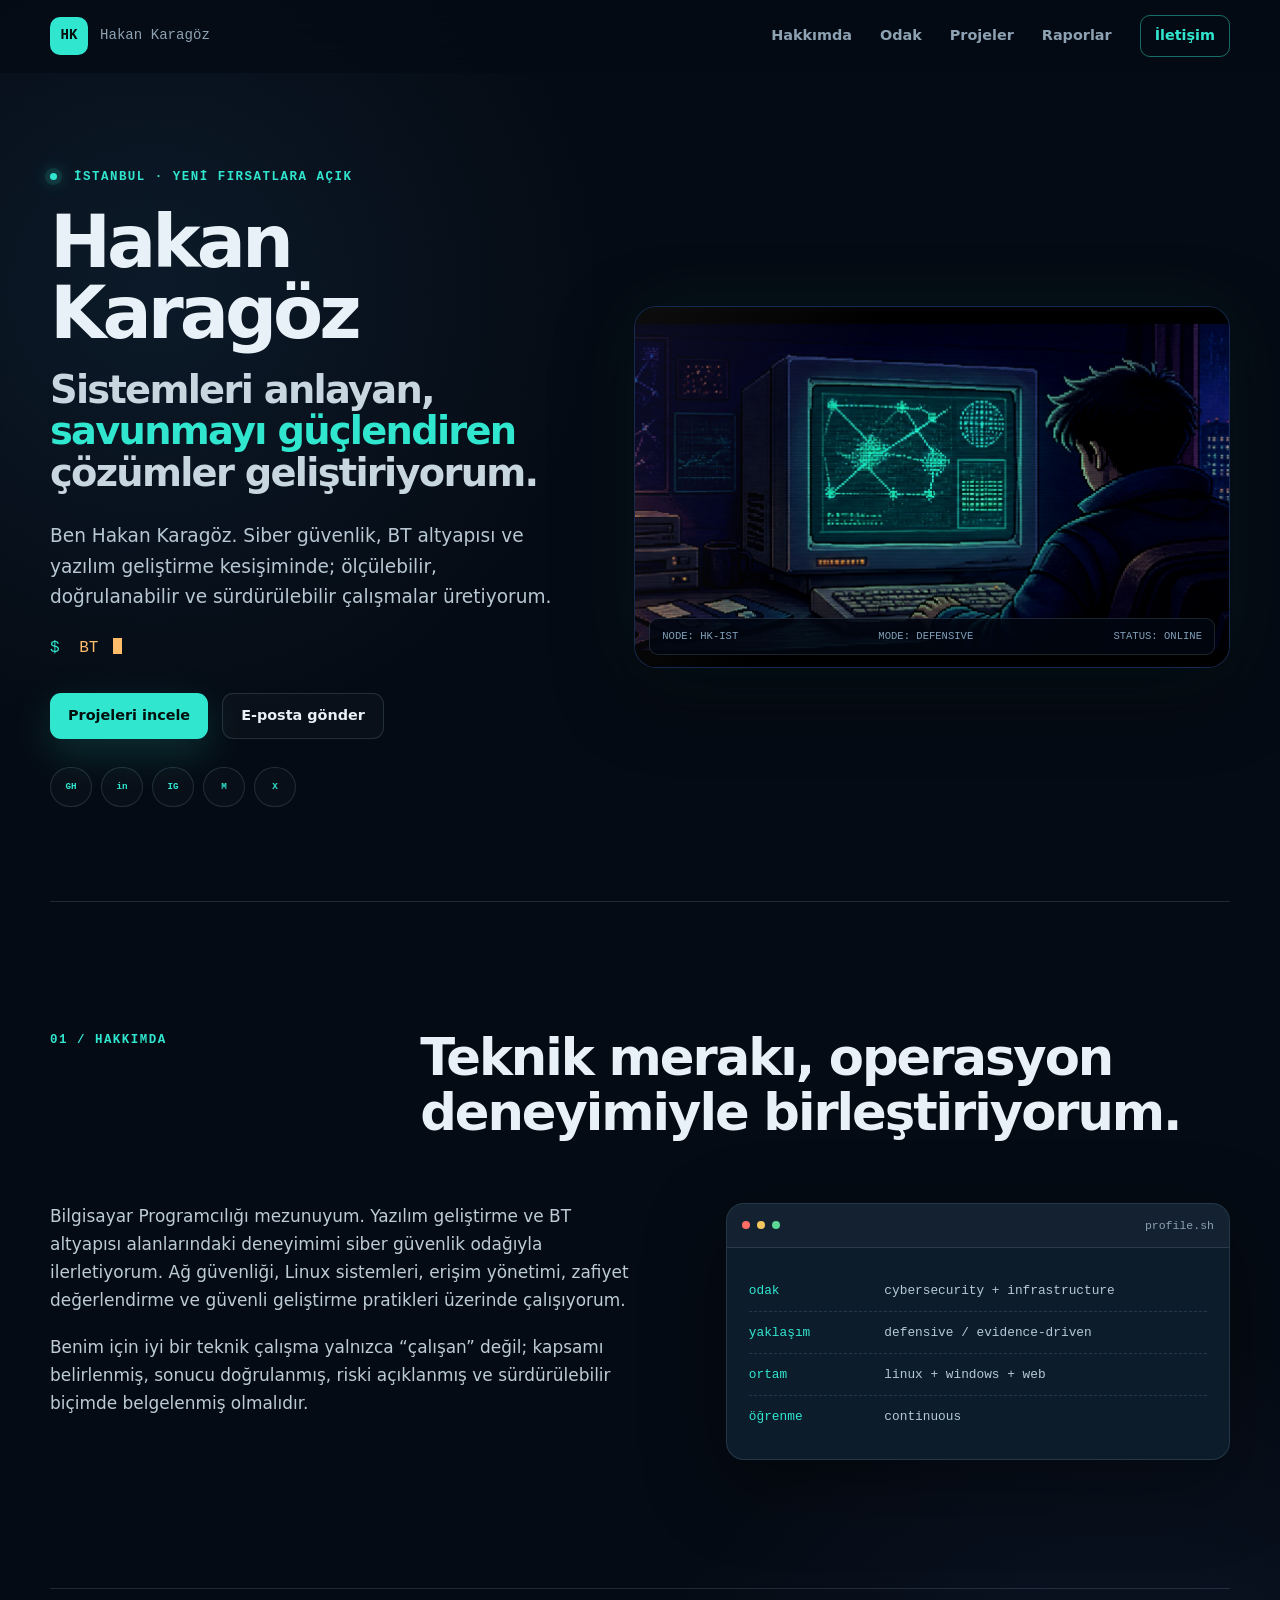
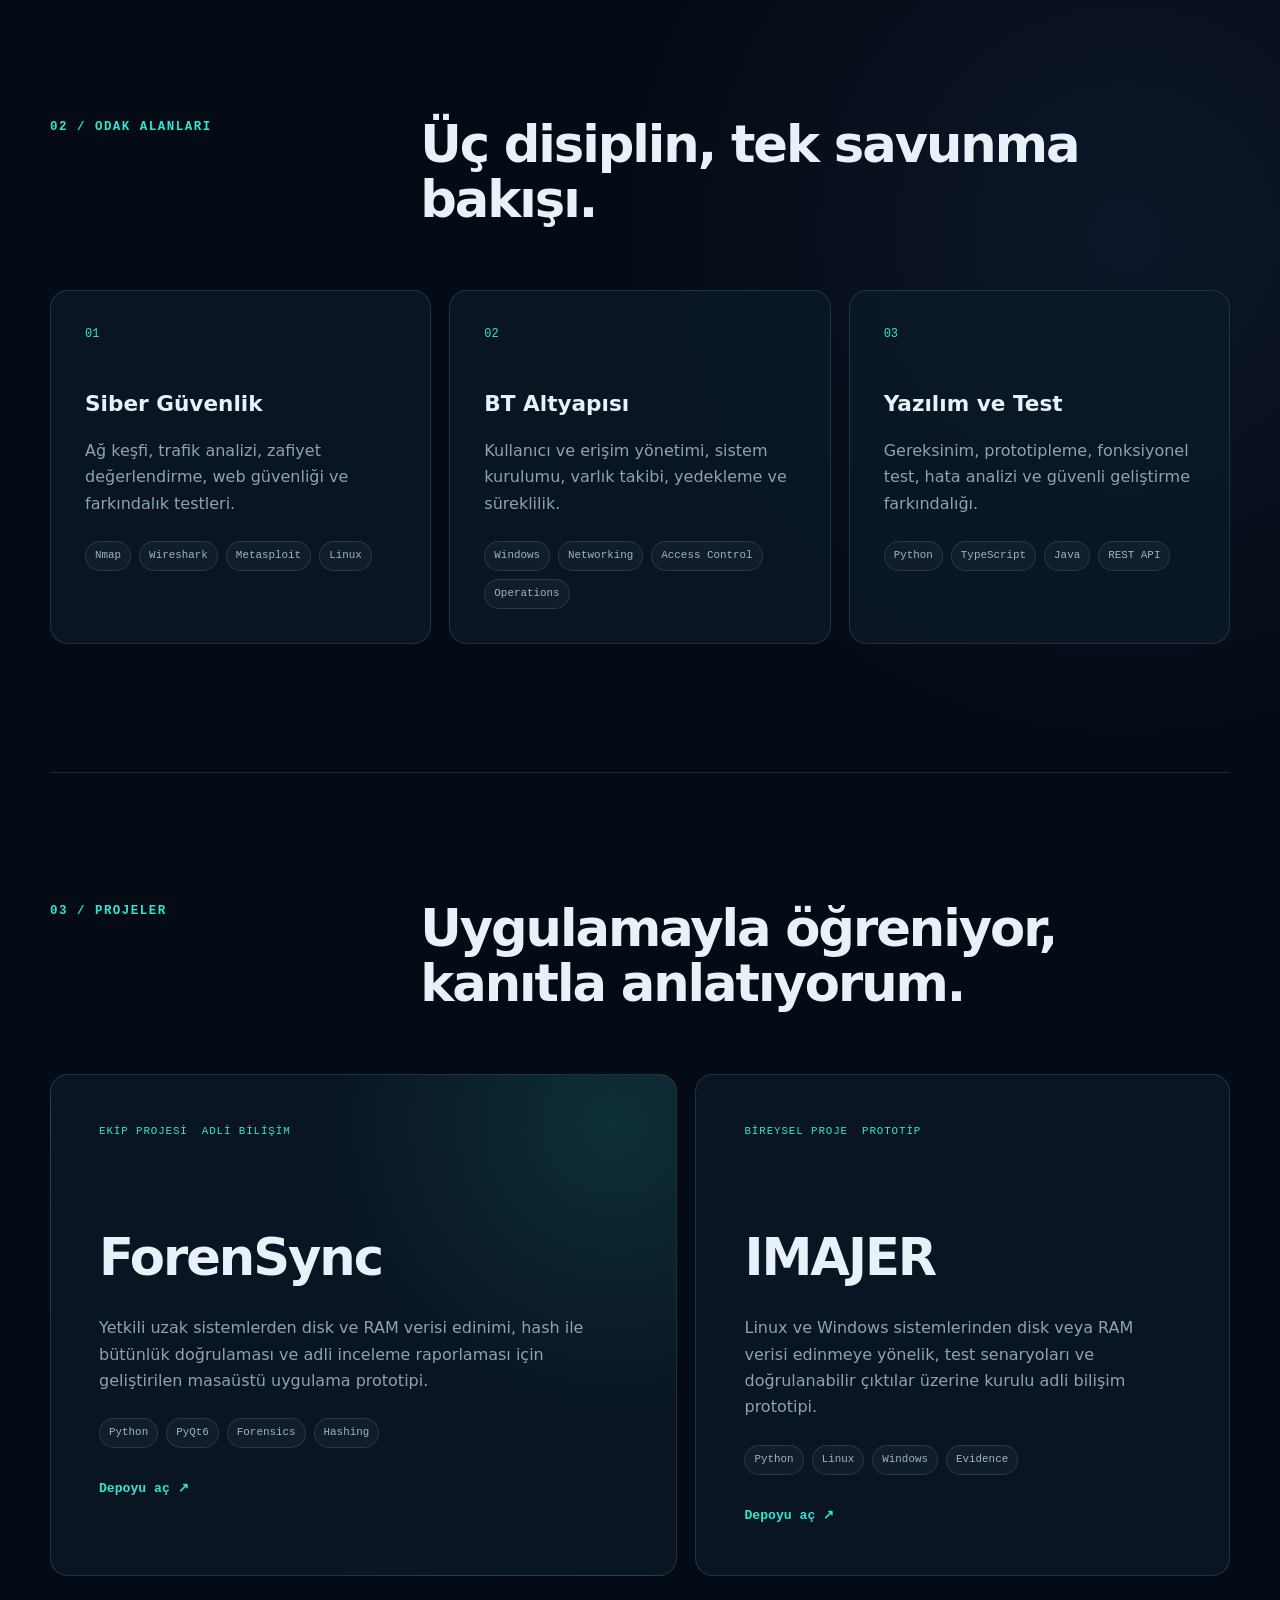
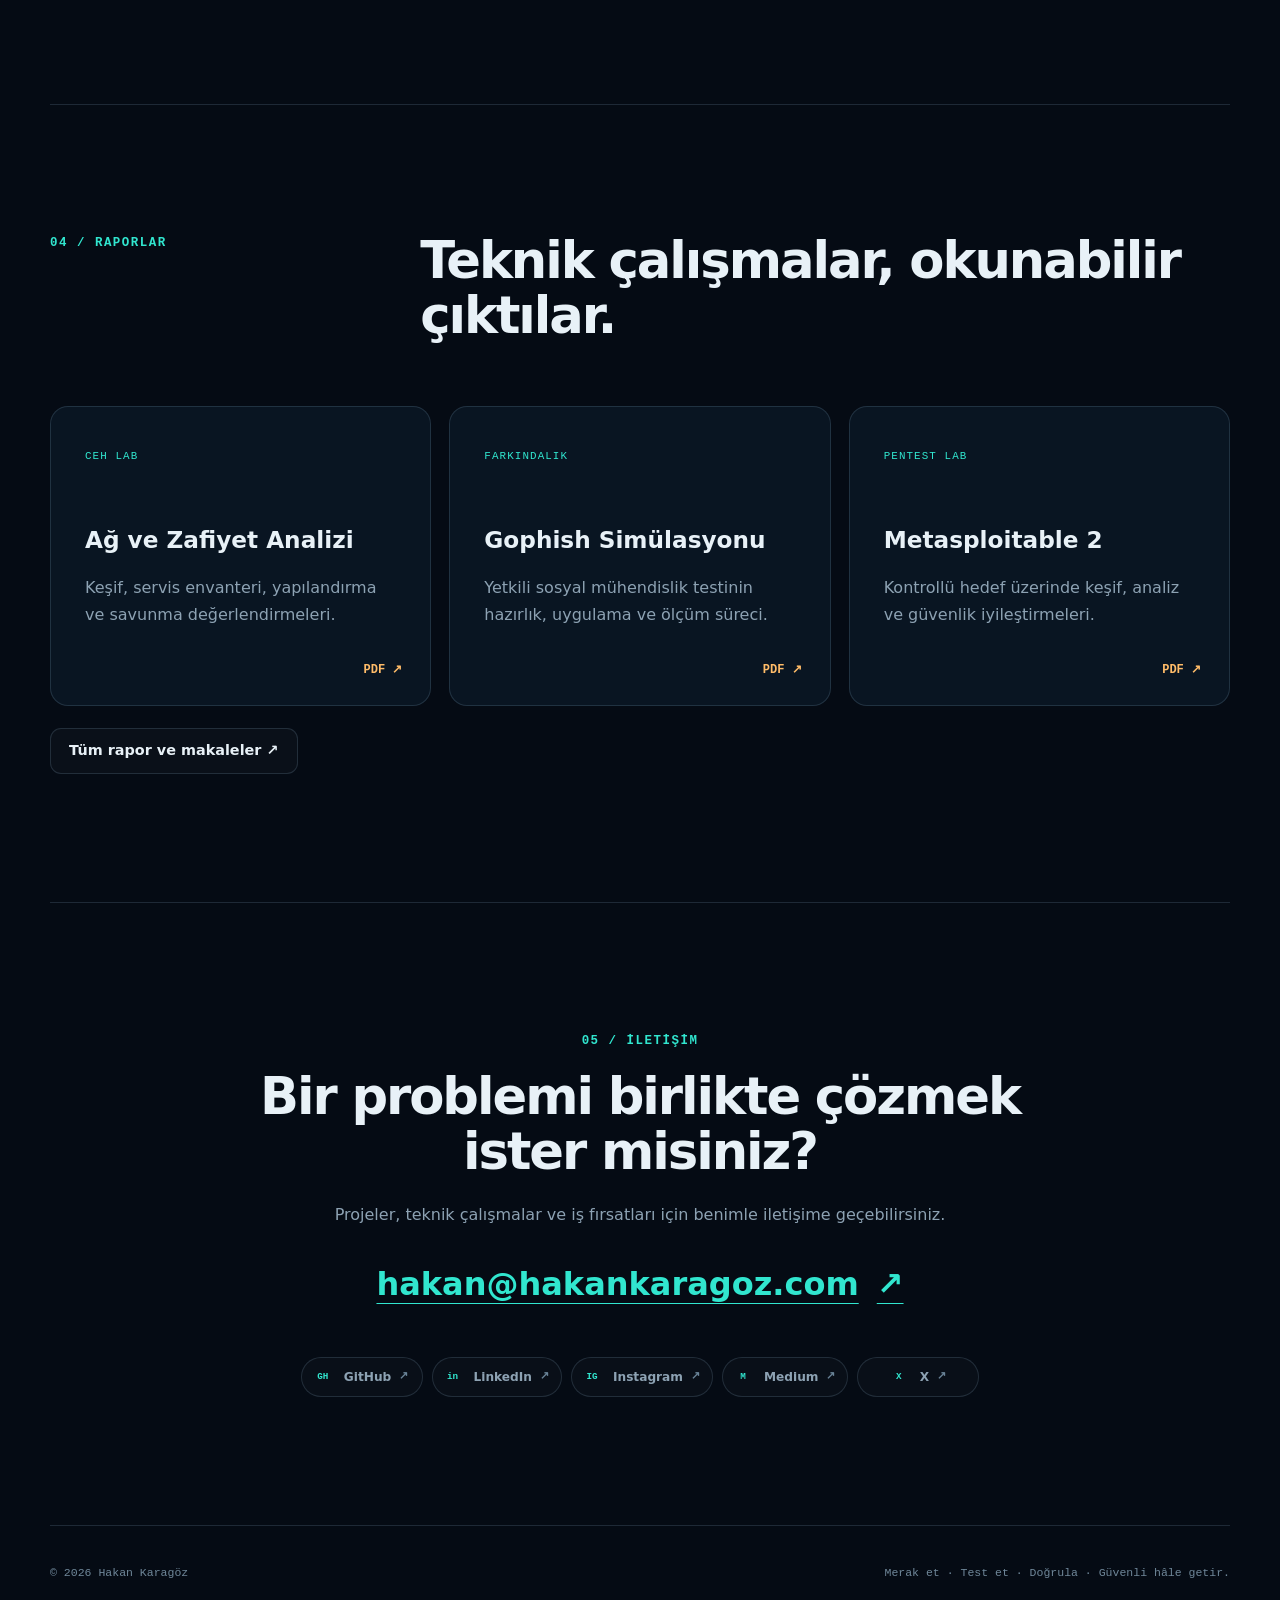
==== commit a89b2faf: "style: simplify social profile links" ====
--- a/index.html
+++ b/index.html
@@ -132,13 +132,13 @@
             <a class="button button-primary" href="#projeler">Projeleri incele</a>
             <a class="button button-ghost" href="mailto:hakan@hakankaragoz.com">E-posta gönder</a>
           </div>
-          <div class="social-row" aria-label="Sosyal bağlantılar">
-            <a href="https://github.com/hakankrgz" target="_blank" rel="me noopener noreferrer"><span>GitHub</span><small>@hakankrgz ↗</small></a>
-            <a href="https://www.linkedin.com/in/hakannkrgz" target="_blank" rel="me noopener noreferrer"><span>LinkedIn</span><small>/in/hakannkrgz ↗</small></a>
-            <a href="https://www.instagram.com/hakankaragoztr/" target="_blank" rel="me noopener noreferrer"><span>Instagram</span><small>@hakankaragoztr ↗</small></a>
-            <a href="https://medium.com/@hakan.krgz" target="_blank" rel="me noopener noreferrer"><span>Medium</span><small>@hakan.krgz ↗</small></a>
-            <a href="https://x.com/hakannkrgz" target="_blank" rel="me noopener noreferrer"><span>X</span><small>@hakannkrgz ↗</small></a>
-          </div>
+          <nav class="social-row" aria-label="Sosyal bağlantılar">
+            <a href="https://github.com/hakankrgz" target="_blank" rel="me noopener noreferrer" aria-label="GitHub profilini aç"><span class="social-mark" aria-hidden="true">GH</span><span class="social-label">GitHub</span><i aria-hidden="true">↗</i></a>
+            <a href="https://www.linkedin.com/in/hakannkrgz" target="_blank" rel="me noopener noreferrer" aria-label="LinkedIn profilini aç"><span class="social-mark" aria-hidden="true">in</span><span class="social-label">LinkedIn</span><i aria-hidden="true">↗</i></a>
+            <a href="https://www.instagram.com/hakankaragoztr/" target="_blank" rel="me noopener noreferrer" aria-label="Instagram profilini aç"><span class="social-mark" aria-hidden="true">IG</span><span class="social-label">Instagram</span><i aria-hidden="true">↗</i></a>
+            <a href="https://medium.com/@hakan.krgz" target="_blank" rel="me noopener noreferrer" aria-label="Medium profilini aç"><span class="social-mark" aria-hidden="true">M</span><span class="social-label">Medium</span><i aria-hidden="true">↗</i></a>
+            <a href="https://x.com/hakannkrgz" target="_blank" rel="me noopener noreferrer" aria-label="X profilini aç"><span class="social-mark" aria-hidden="true">X</span><span class="social-label">X</span><i aria-hidden="true">↗</i></a>
+          </nav>
         </div>
 
         <figure class="hero-visual reveal" aria-label="Nostaljik bilgisayar odasında çalışan güvenlik analisti">
@@ -263,11 +263,11 @@
         <p>Projeler, teknik çalışmalar ve iş fırsatları için benimle iletişime geçebilirsiniz.</p>
         <a class="contact-mail" href="mailto:hakan@hakankaragoz.com">hakan@hakankaragoz.com <span>↗</span></a>
         <nav class="profile-links" aria-label="Hakan Karagöz sosyal medya profilleri">
-          <a href="https://github.com/hakankrgz" target="_blank" rel="me noopener noreferrer"><span>GitHub</span><b>@hakankrgz ↗</b></a>
-          <a href="https://www.linkedin.com/in/hakannkrgz" target="_blank" rel="me noopener noreferrer"><span>LinkedIn</span><b>/in/hakannkrgz ↗</b></a>
-          <a href="https://www.instagram.com/hakankaragoztr/" target="_blank" rel="me noopener noreferrer"><span>Instagram</span><b>@hakankaragoztr ↗</b></a>
-          <a href="https://medium.com/@hakan.krgz" target="_blank" rel="me noopener noreferrer"><span>Medium</span><b>@hakan.krgz ↗</b></a>
-          <a href="https://x.com/hakannkrgz" target="_blank" rel="me noopener noreferrer"><span>X</span><b>@hakannkrgz ↗</b></a>
+          <a href="https://github.com/hakankrgz" target="_blank" rel="me noopener noreferrer" aria-label="GitHub profilini aç"><span class="social-mark" aria-hidden="true">GH</span><span class="social-label">GitHub</span><i aria-hidden="true">↗</i></a>
+          <a href="https://www.linkedin.com/in/hakannkrgz" target="_blank" rel="me noopener noreferrer" aria-label="LinkedIn profilini aç"><span class="social-mark" aria-hidden="true">in</span><span class="social-label">LinkedIn</span><i aria-hidden="true">↗</i></a>
+          <a href="https://www.instagram.com/hakankaragoztr/" target="_blank" rel="me noopener noreferrer" aria-label="Instagram profilini aç"><span class="social-mark" aria-hidden="true">IG</span><span class="social-label">Instagram</span><i aria-hidden="true">↗</i></a>
+          <a href="https://medium.com/@hakan.krgz" target="_blank" rel="me noopener noreferrer" aria-label="Medium profilini aç"><span class="social-mark" aria-hidden="true">M</span><span class="social-label">Medium</span><i aria-hidden="true">↗</i></a>
+          <a href="https://x.com/hakannkrgz" target="_blank" rel="me noopener noreferrer" aria-label="X profilini aç"><span class="social-mark" aria-hidden="true">X</span><span class="social-label">X</span><i aria-hidden="true">↗</i></a>
         </nav>
       </section>
     </main>
--- a/styles.css
+++ b/styles.css
@@ -331,39 +331,77 @@
 }
 
 .social-row {
+  display: flex;
+  width: fit-content;
+  margin-top: 28px;
+  gap: 9px;
+  flex-wrap: wrap;
+}
+
+.social-row a,
+.profile-links a {
+  display: flex;
+  min-width: 0;
+  min-height: 40px;
+  padding: 6px 10px 6px 7px;
+  gap: 8px;
+  align-items: center;
+  justify-content: center;
+  color: var(--muted);
+  background: rgba(255, 255, 255, 0.018);
+  border: 1px solid var(--line);
+  border-radius: 999px;
+  text-decoration: none;
+  font-size: 0.76rem;
+  font-weight: 800;
+  transition: color 0.2s ease, border-color 0.2s ease, background 0.2s ease, transform 0.2s ease;
+}
+
+.social-row a:hover,
+.profile-links a:hover {
+  color: var(--text);
+  border-color: rgba(49, 230, 207, 0.5);
+  background: var(--teal-soft);
+  transform: translateY(-2px);
+}
+
+.social-mark {
   display: grid;
-  margin-top: 28px;
-  grid-template-columns: repeat(2, minmax(0, 1fr));
-  gap: 9px;
+  width: 26px;
+  height: 26px;
+  flex: 0 0 26px;
+  place-items: center;
+  color: var(--teal);
+  font-family: var(--mono);
+  font-size: 0.58rem;
+  font-style: normal;
+  font-weight: 900;
 }
 
 .social-row a {
-  display: flex;
-  min-width: 0;
-  padding: 10px 12px;
-  gap: 12px;
-  align-items: center;
-  justify-content: space-between;
-  color: var(--muted);
-  background: rgba(255, 255, 255, 0.025);
-  border: 1px solid var(--line);
-  border-radius: 9px;
-  text-decoration: none;
-  transition: color 0.2s ease, border-color 0.2s ease, background 0.2s ease;
-}
-
-.social-row a span {
-  color: var(--text);
-  font-size: 0.79rem;
-  font-weight: 800;
-}
-
-.social-row a small {
-  overflow: hidden;
-  font-family: var(--mono);
-  font-size: 0.67rem;
-  text-overflow: ellipsis;
-  white-space: nowrap;
+  width: 42px;
+  padding: 6px;
+  flex: 0 0 42px;
+}
+
+.social-row .social-label,
+.social-row i {
+  display: none;
+}
+
+.social-row i,
+.profile-links i {
+  color: #698397;
+  font-family: var(--mono);
+  font-size: 0.68rem;
+  font-style: normal;
+  transition: color 0.2s ease, transform 0.2s ease;
+}
+
+.social-row a:hover i,
+.profile-links a:hover i {
+  color: var(--teal);
+  transform: translate(1px, -1px);
 }
 
 .text-link {
@@ -374,14 +412,8 @@
   font-weight: 700;
 }
 
-.social-row a:hover,
 .text-link:hover {
   color: var(--teal);
-}
-
-.social-row a:hover {
-  border-color: rgba(49, 230, 207, 0.46);
-  background: var(--teal-soft);
 }
 
 .hero-visual {
@@ -719,47 +751,16 @@
 }
 
 .profile-links {
-  display: grid;
-  width: min(980px, 100%);
-  margin: 50px auto 0;
-  grid-template-columns: repeat(5, minmax(0, 1fr));
-  gap: 10px;
-  text-align: left;
+  display: flex;
+  margin: 46px auto 0;
+  gap: 9px;
+  justify-content: center;
+  flex-wrap: wrap;
 }
 
 .profile-links a {
-  display: grid;
-  min-width: 0;
-  padding: 15px 14px;
-  gap: 5px;
-  color: inherit;
-  background: rgba(255, 255, 255, 0.025);
-  border: 1px solid var(--line);
-  border-radius: 11px;
-  text-decoration: none;
-  transition: transform 0.2s ease, border-color 0.2s ease, background 0.2s ease;
-}
-
-.profile-links a:hover {
-  border-color: rgba(49, 230, 207, 0.46);
-  background: var(--teal-soft);
-  transform: translateY(-3px);
-}
-
-.profile-links span {
-  color: var(--text);
-  font-size: 0.8rem;
-  font-weight: 800;
-}
-
-.profile-links b {
-  overflow: hidden;
-  color: var(--teal);
-  font-family: var(--mono);
-  font-size: 0.62rem;
-  font-weight: 600;
-  text-overflow: ellipsis;
-  white-space: nowrap;
+  min-width: 122px;
+  padding-right: 12px;
 }
 
 .site-footer {
@@ -808,9 +809,6 @@
     grid-template-columns: 1fr;
   }
 
-  .profile-links {
-    grid-template-columns: repeat(3, minmax(0, 1fr));
-  }
 }
 
 @media (max-width: 760px) {
@@ -895,9 +893,6 @@
     flex-direction: column;
   }
 
-  .profile-links {
-    grid-template-columns: 1fr;
-  }
 }
 
 @media (max-width: 440px) {
@@ -915,7 +910,12 @@
   }
 
   .social-row {
-    grid-template-columns: 1fr;
+    width: fit-content;
+  }
+
+  .profile-links a {
+    min-width: 0;
+    flex: 1 1 calc(50% - 8px);
   }
 }
 
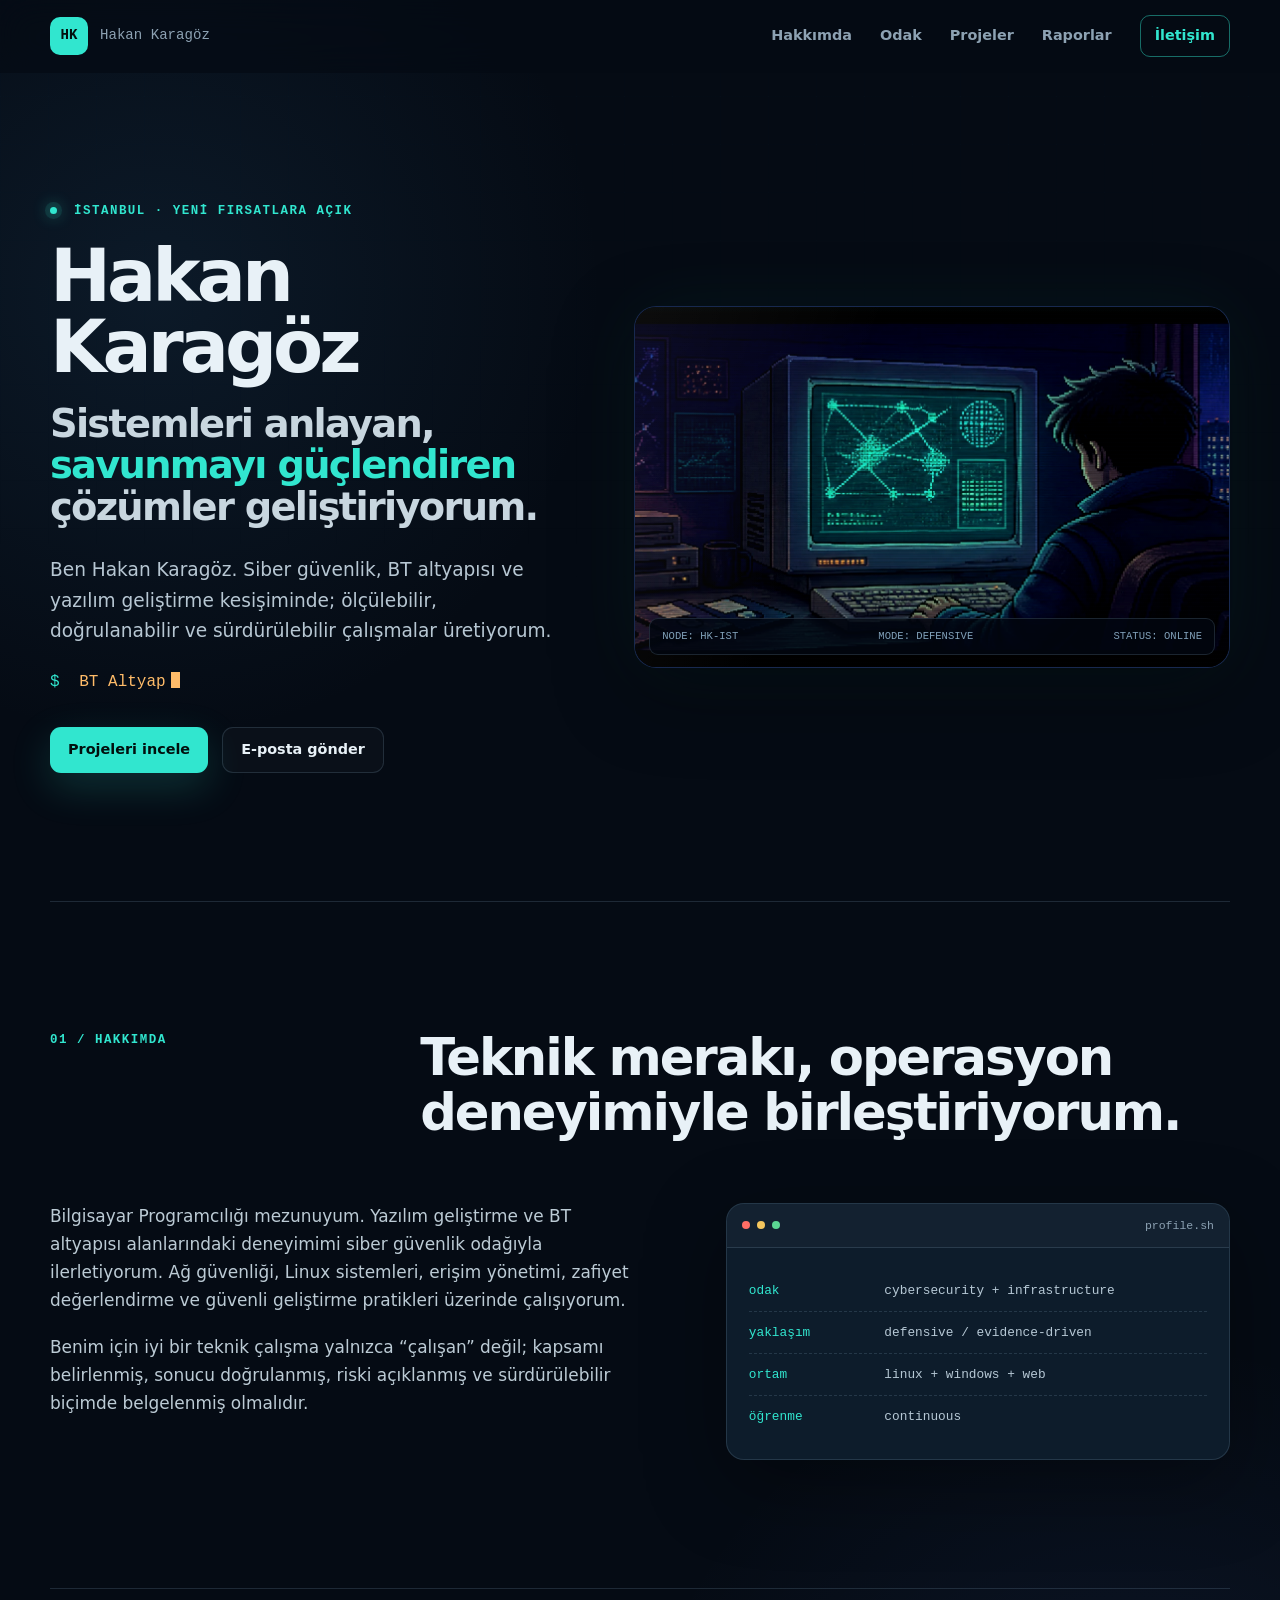
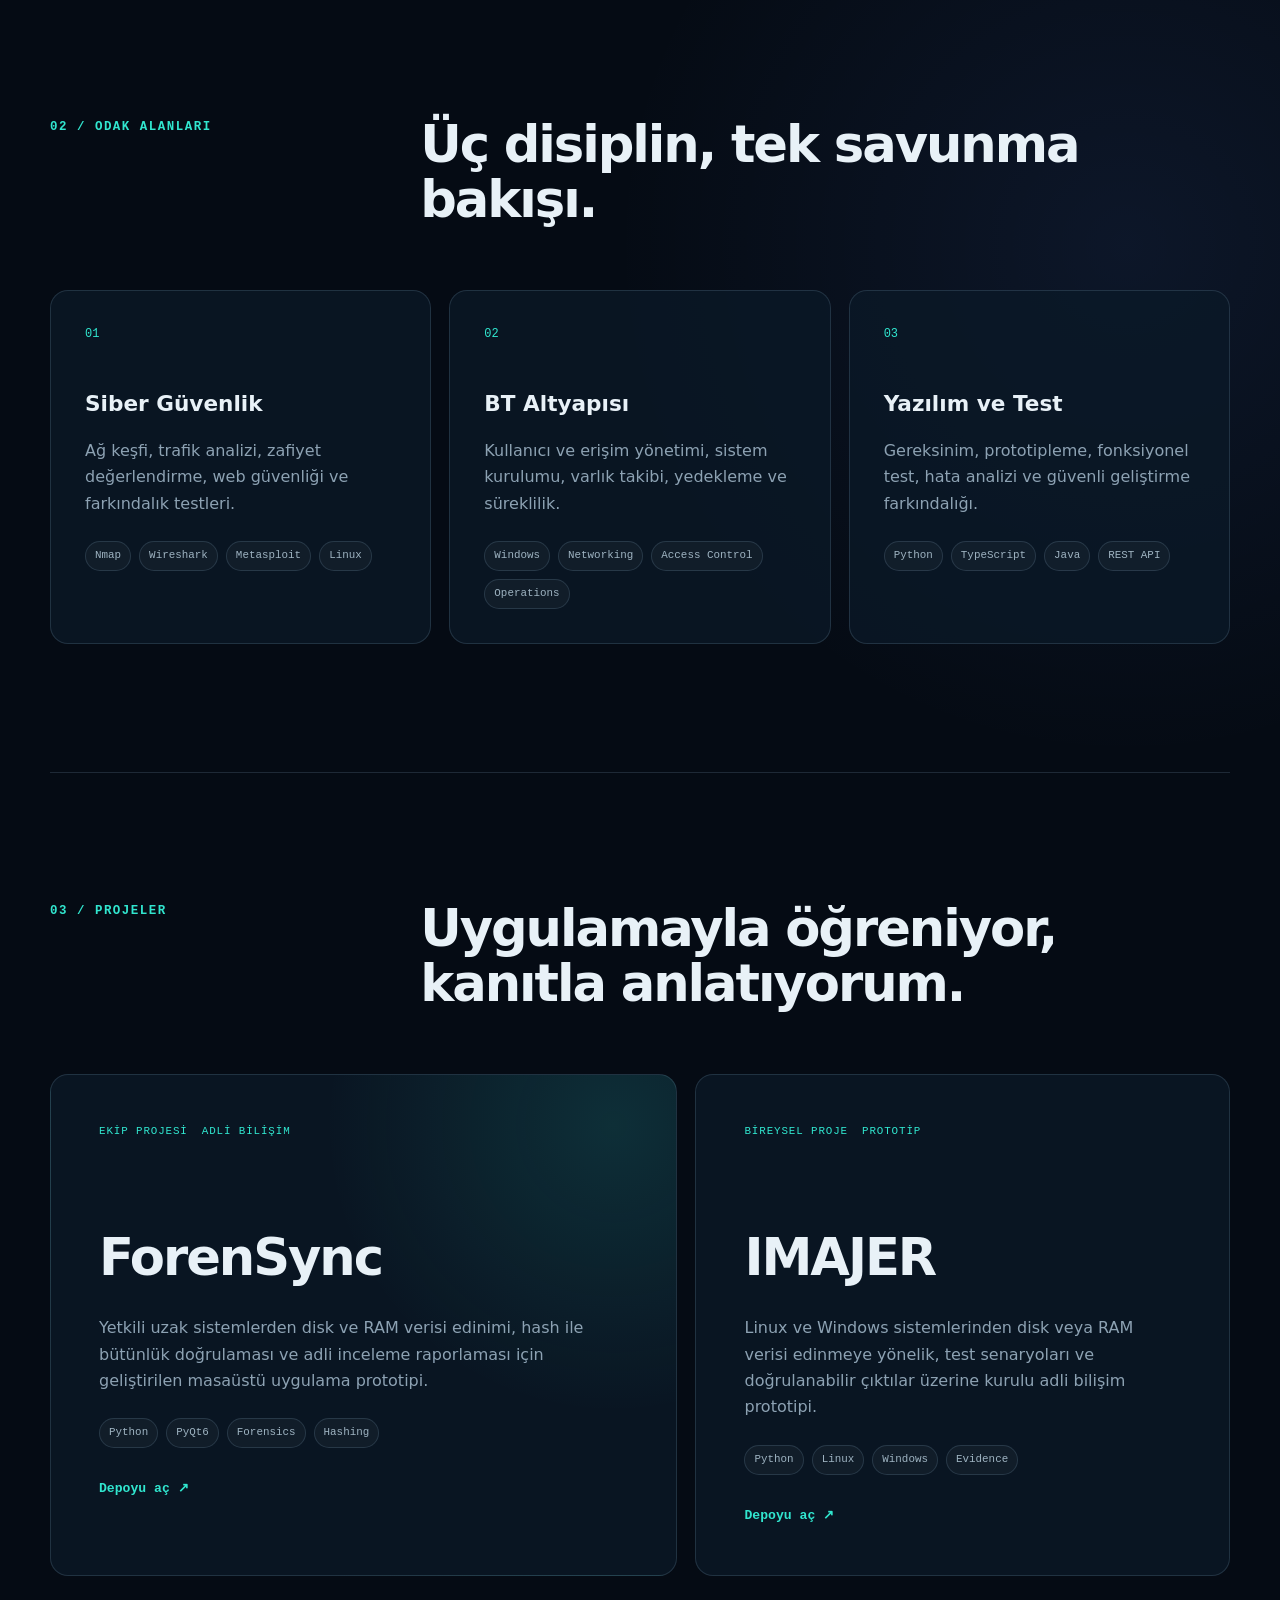
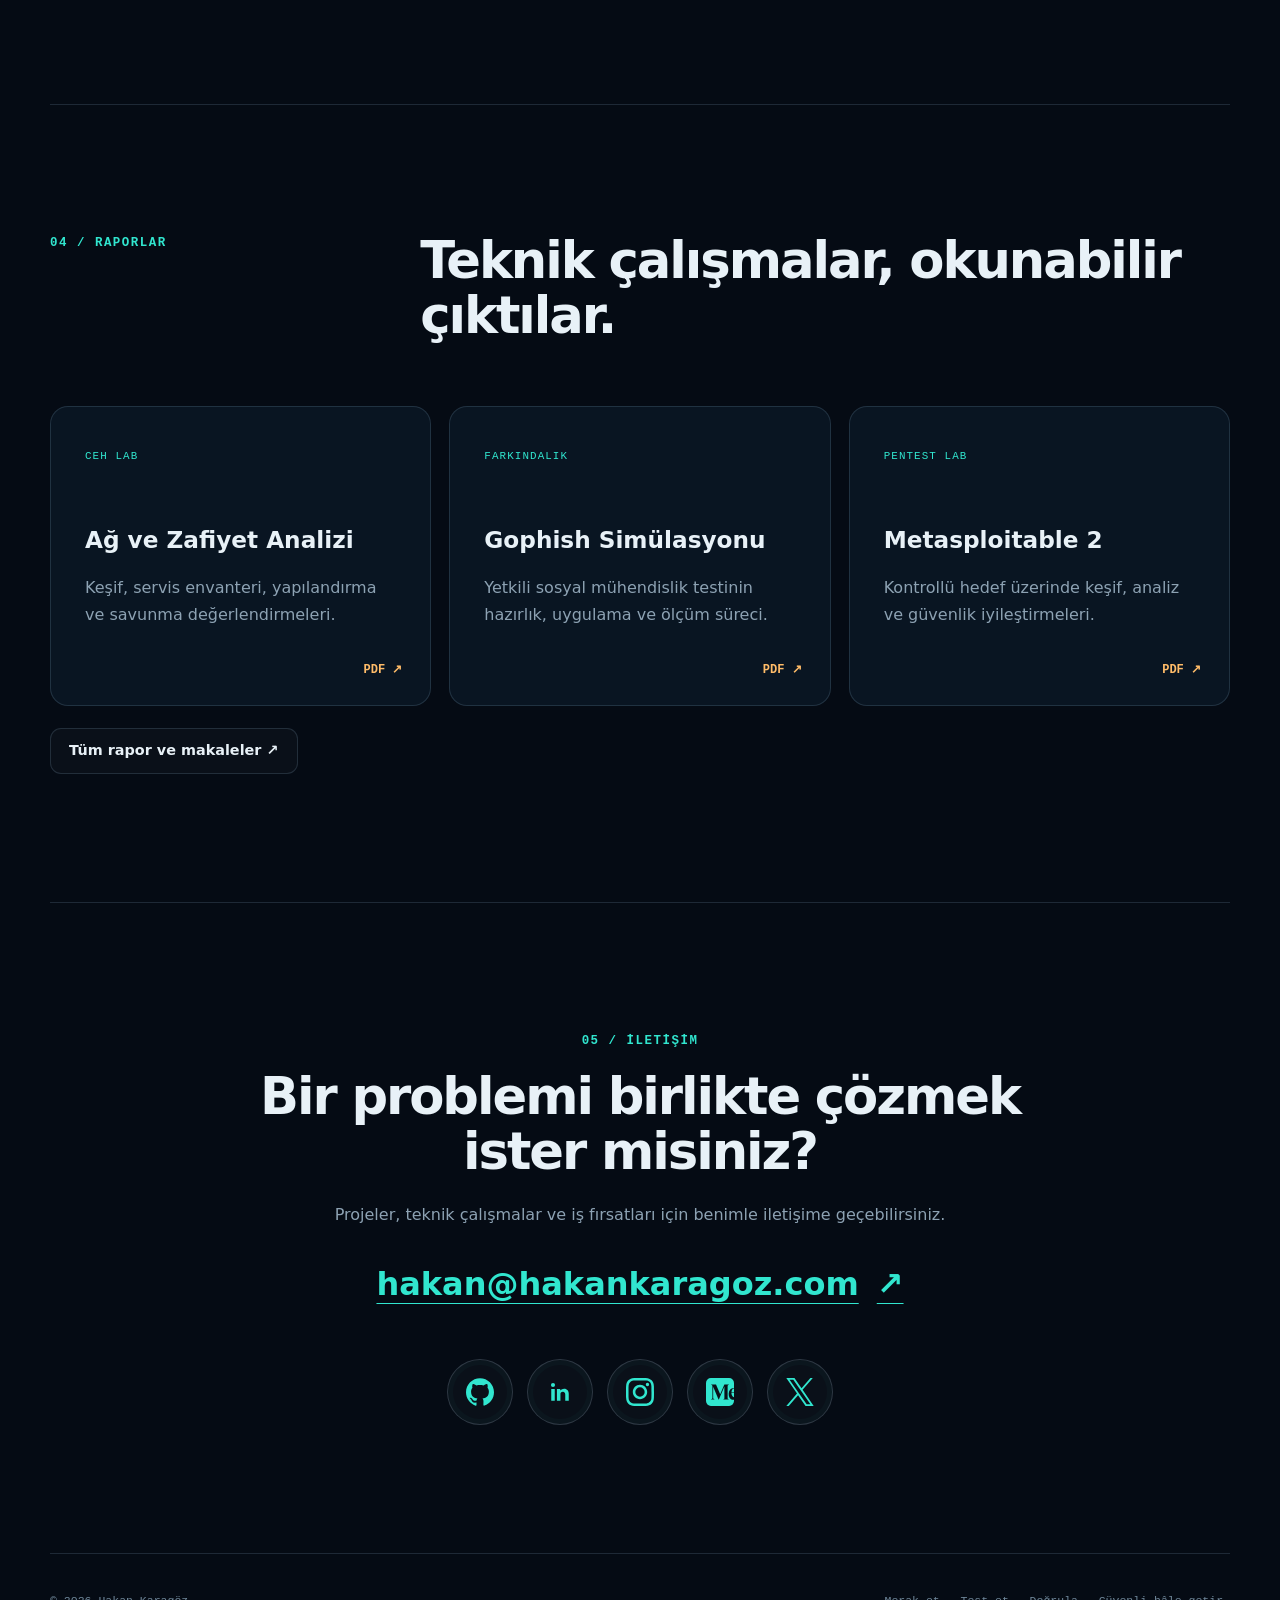
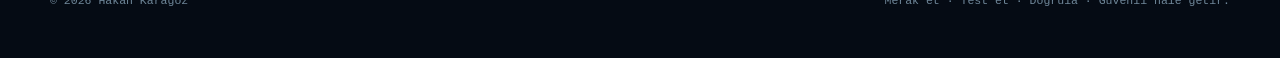
==== commit 90ee17b5: "style: center social brand icons" ====
--- a/index.html
+++ b/index.html
@@ -132,13 +132,6 @@
             <a class="button button-primary" href="#projeler">Projeleri incele</a>
             <a class="button button-ghost" href="mailto:hakan@hakankaragoz.com">E-posta gönder</a>
           </div>
-          <nav class="social-row" aria-label="Sosyal bağlantılar">
-            <a href="https://github.com/hakankrgz" target="_blank" rel="me noopener noreferrer" aria-label="GitHub profilini aç"><span class="social-mark" aria-hidden="true">GH</span><span class="social-label">GitHub</span><i aria-hidden="true">↗</i></a>
-            <a href="https://www.linkedin.com/in/hakannkrgz" target="_blank" rel="me noopener noreferrer" aria-label="LinkedIn profilini aç"><span class="social-mark" aria-hidden="true">in</span><span class="social-label">LinkedIn</span><i aria-hidden="true">↗</i></a>
-            <a href="https://www.instagram.com/hakankaragoztr/" target="_blank" rel="me noopener noreferrer" aria-label="Instagram profilini aç"><span class="social-mark" aria-hidden="true">IG</span><span class="social-label">Instagram</span><i aria-hidden="true">↗</i></a>
-            <a href="https://medium.com/@hakan.krgz" target="_blank" rel="me noopener noreferrer" aria-label="Medium profilini aç"><span class="social-mark" aria-hidden="true">M</span><span class="social-label">Medium</span><i aria-hidden="true">↗</i></a>
-            <a href="https://x.com/hakannkrgz" target="_blank" rel="me noopener noreferrer" aria-label="X profilini aç"><span class="social-mark" aria-hidden="true">X</span><span class="social-label">X</span><i aria-hidden="true">↗</i></a>
-          </nav>
         </div>
 
         <figure class="hero-visual reveal" aria-label="Nostaljik bilgisayar odasında çalışan güvenlik analisti">
@@ -263,11 +256,11 @@
         <p>Projeler, teknik çalışmalar ve iş fırsatları için benimle iletişime geçebilirsiniz.</p>
         <a class="contact-mail" href="mailto:hakan@hakankaragoz.com">hakan@hakankaragoz.com <span>↗</span></a>
         <nav class="profile-links" aria-label="Hakan Karagöz sosyal medya profilleri">
-          <a href="https://github.com/hakankrgz" target="_blank" rel="me noopener noreferrer" aria-label="GitHub profilini aç"><span class="social-mark" aria-hidden="true">GH</span><span class="social-label">GitHub</span><i aria-hidden="true">↗</i></a>
-          <a href="https://www.linkedin.com/in/hakannkrgz" target="_blank" rel="me noopener noreferrer" aria-label="LinkedIn profilini aç"><span class="social-mark" aria-hidden="true">in</span><span class="social-label">LinkedIn</span><i aria-hidden="true">↗</i></a>
-          <a href="https://www.instagram.com/hakankaragoztr/" target="_blank" rel="me noopener noreferrer" aria-label="Instagram profilini aç"><span class="social-mark" aria-hidden="true">IG</span><span class="social-label">Instagram</span><i aria-hidden="true">↗</i></a>
-          <a href="https://medium.com/@hakan.krgz" target="_blank" rel="me noopener noreferrer" aria-label="Medium profilini aç"><span class="social-mark" aria-hidden="true">M</span><span class="social-label">Medium</span><i aria-hidden="true">↗</i></a>
-          <a href="https://x.com/hakannkrgz" target="_blank" rel="me noopener noreferrer" aria-label="X profilini aç"><span class="social-mark" aria-hidden="true">X</span><span class="social-label">X</span><i aria-hidden="true">↗</i></a>
+          <a href="https://github.com/hakankrgz" target="_blank" rel="me noopener noreferrer" aria-label="GitHub profilini aç" title="GitHub"><img src="assets/social/github.svg" alt="" /><span class="sr-only">GitHub</span></a>
+          <a href="https://www.linkedin.com/in/hakannkrgz" target="_blank" rel="me noopener noreferrer" aria-label="LinkedIn profilini aç" title="LinkedIn"><img src="assets/social/linkedin.svg" alt="" /><span class="sr-only">LinkedIn</span></a>
+          <a href="https://www.instagram.com/hakankaragoztr/" target="_blank" rel="me noopener noreferrer" aria-label="Instagram profilini aç" title="Instagram"><img src="assets/social/instagram.svg" alt="" /><span class="sr-only">Instagram</span></a>
+          <a href="https://medium.com/@hakan.krgz" target="_blank" rel="me noopener noreferrer" aria-label="Medium profilini aç" title="Medium"><img src="assets/social/medium.svg" alt="" /><span class="sr-only">Medium</span></a>
+          <a href="https://x.com/hakannkrgz" target="_blank" rel="me noopener noreferrer" aria-label="X profilini aç" title="X"><img src="assets/social/x.svg" alt="" /><span class="sr-only">X</span></a>
         </nav>
       </section>
     </main>
--- a/styles.css
+++ b/styles.css
@@ -285,8 +285,7 @@
   50% { opacity: 0; }
 }
 
-.hero-actions,
-.social-row {
+.hero-actions {
   display: flex;
   gap: 14px;
   flex-wrap: wrap;
@@ -328,80 +327,6 @@
 .button-ghost:hover {
   border-color: rgba(49, 230, 207, 0.5);
   background: var(--teal-soft);
-}
-
-.social-row {
-  display: flex;
-  width: fit-content;
-  margin-top: 28px;
-  gap: 9px;
-  flex-wrap: wrap;
-}
-
-.social-row a,
-.profile-links a {
-  display: flex;
-  min-width: 0;
-  min-height: 40px;
-  padding: 6px 10px 6px 7px;
-  gap: 8px;
-  align-items: center;
-  justify-content: center;
-  color: var(--muted);
-  background: rgba(255, 255, 255, 0.018);
-  border: 1px solid var(--line);
-  border-radius: 999px;
-  text-decoration: none;
-  font-size: 0.76rem;
-  font-weight: 800;
-  transition: color 0.2s ease, border-color 0.2s ease, background 0.2s ease, transform 0.2s ease;
-}
-
-.social-row a:hover,
-.profile-links a:hover {
-  color: var(--text);
-  border-color: rgba(49, 230, 207, 0.5);
-  background: var(--teal-soft);
-  transform: translateY(-2px);
-}
-
-.social-mark {
-  display: grid;
-  width: 26px;
-  height: 26px;
-  flex: 0 0 26px;
-  place-items: center;
-  color: var(--teal);
-  font-family: var(--mono);
-  font-size: 0.58rem;
-  font-style: normal;
-  font-weight: 900;
-}
-
-.social-row a {
-  width: 42px;
-  padding: 6px;
-  flex: 0 0 42px;
-}
-
-.social-row .social-label,
-.social-row i {
-  display: none;
-}
-
-.social-row i,
-.profile-links i {
-  color: #698397;
-  font-family: var(--mono);
-  font-size: 0.68rem;
-  font-style: normal;
-  transition: color 0.2s ease, transform 0.2s ease;
-}
-
-.social-row a:hover i,
-.profile-links a:hover i {
-  color: var(--teal);
-  transform: translate(1px, -1px);
 }
 
 .text-link {
@@ -752,15 +677,43 @@
 
 .profile-links {
   display: flex;
-  margin: 46px auto 0;
-  gap: 9px;
+  width: 100%;
+  margin: 48px auto 0;
+  gap: 14px;
+  align-items: center;
   justify-content: center;
   flex-wrap: wrap;
 }
 
 .profile-links a {
-  min-width: 122px;
-  padding-right: 12px;
+  display: grid;
+  width: 66px;
+  height: 66px;
+  flex: 0 0 66px;
+  place-items: center;
+  background: rgba(255, 255, 255, 0.022);
+  border: 1px solid rgba(141, 162, 179, 0.28);
+  border-radius: 50%;
+  box-shadow: inset 0 0 0 5px rgba(49, 230, 207, 0.025);
+  transition: transform 0.2s ease, border-color 0.2s ease, background 0.2s ease, box-shadow 0.2s ease;
+}
+
+.profile-links a:hover {
+  background: var(--teal-soft);
+  border-color: rgba(49, 230, 207, 0.7);
+  box-shadow: inset 0 0 0 5px rgba(49, 230, 207, 0.08), 0 10px 28px rgba(49, 230, 207, 0.12);
+  transform: translateY(-4px);
+}
+
+.profile-links img {
+  width: 28px;
+  height: 28px;
+  object-fit: contain;
+  transition: transform 0.2s ease;
+}
+
+.profile-links a:hover img {
+  transform: scale(1.08);
 }
 
 .site-footer {
@@ -909,13 +862,19 @@
     gap: 4px;
   }
 
-  .social-row {
-    width: fit-content;
-  }
-
   .profile-links a {
-    min-width: 0;
-    flex: 1 1 calc(50% - 8px);
+    width: 56px;
+    height: 56px;
+    flex-basis: 56px;
+  }
+
+  .profile-links {
+    gap: 10px;
+  }
+
+  .profile-links img {
+    width: 24px;
+    height: 24px;
   }
 }
 
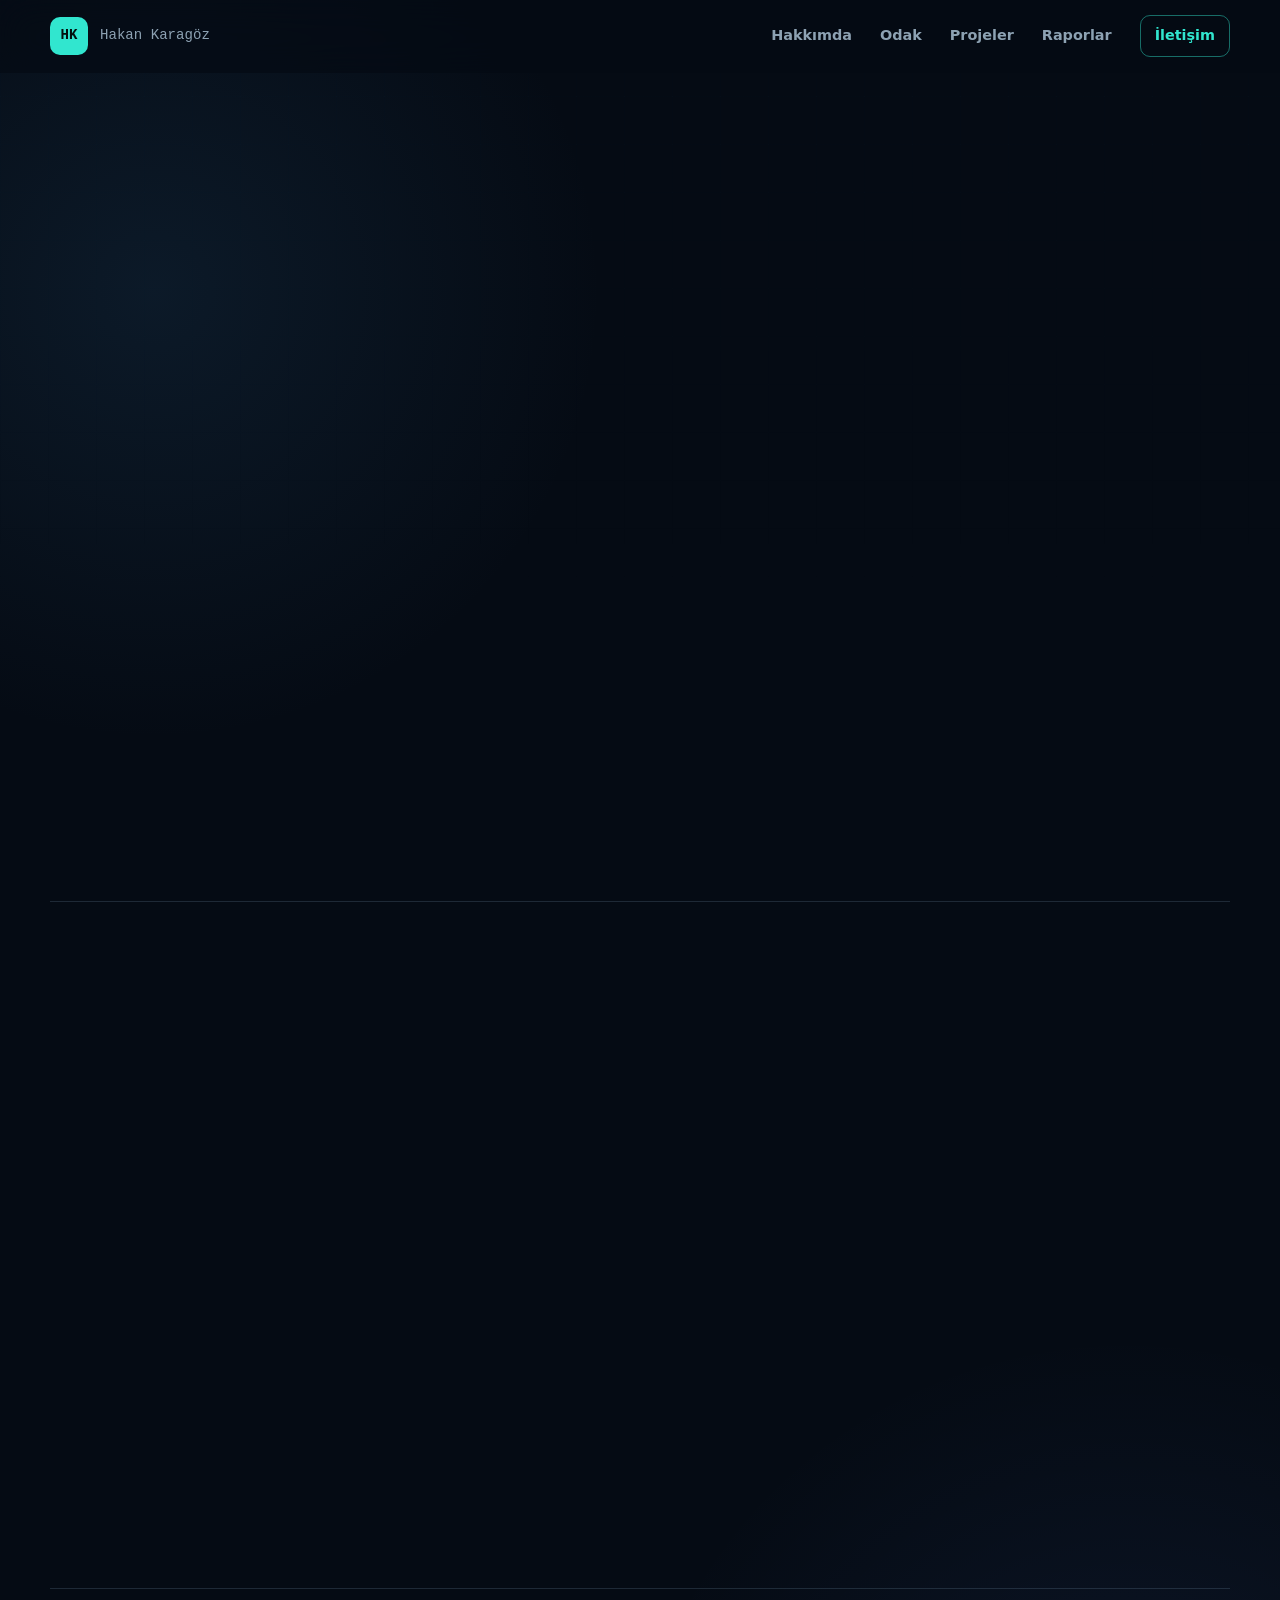
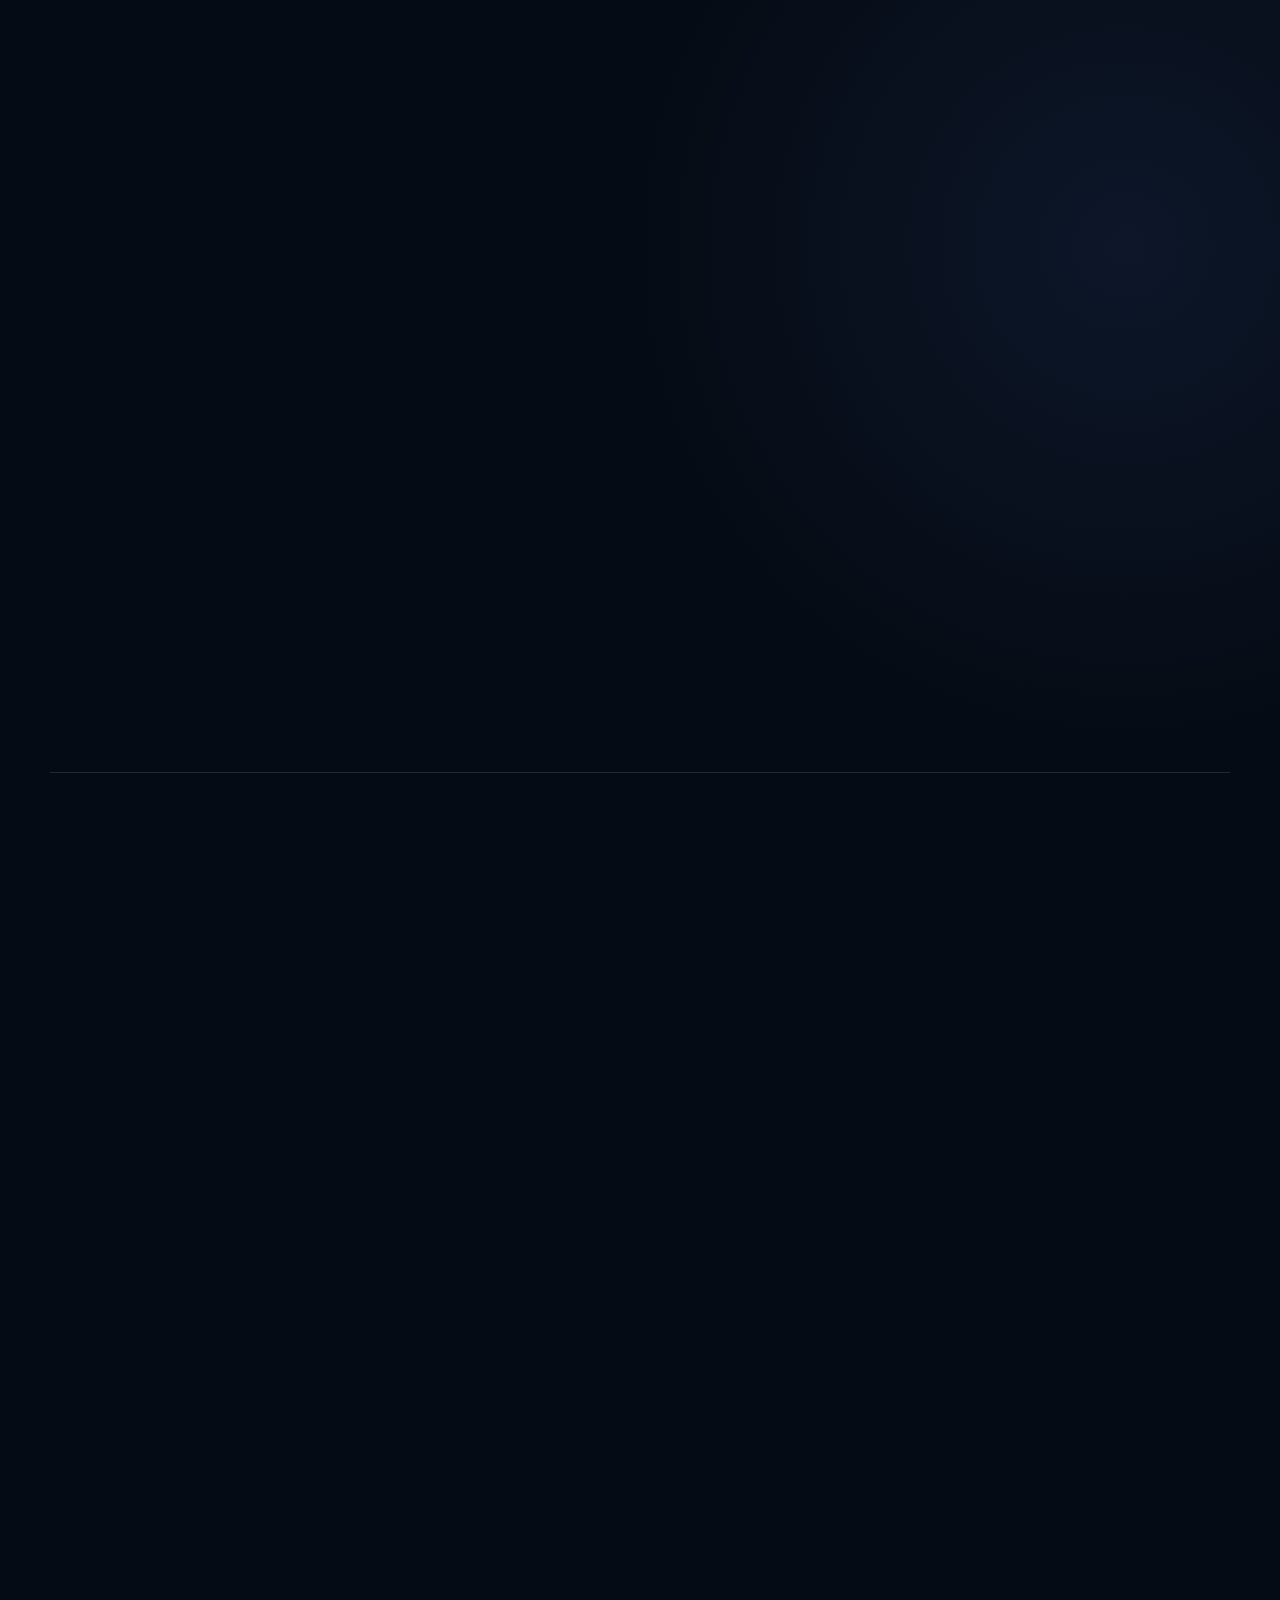
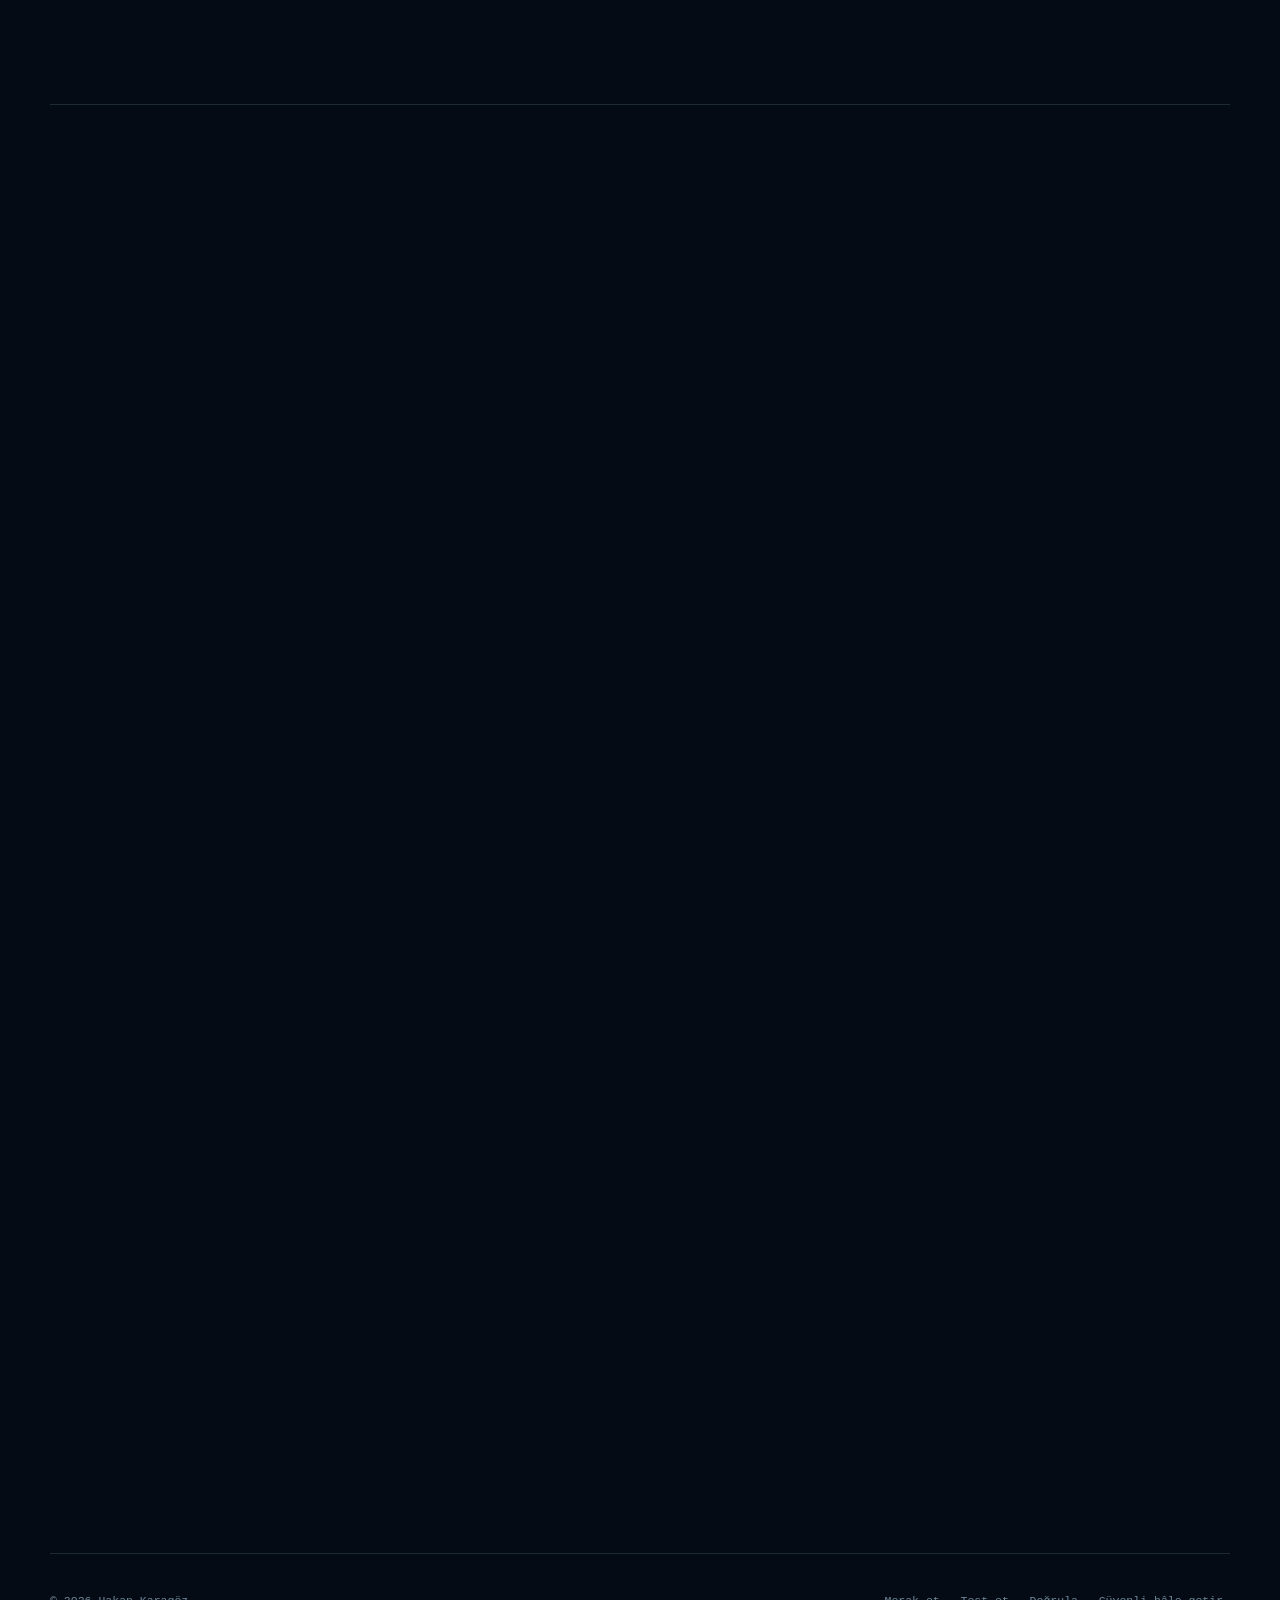
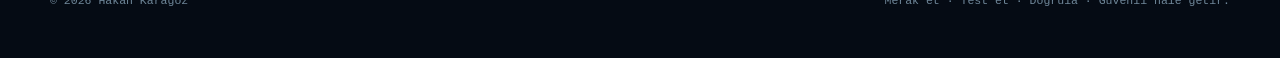
==== commit 95d42e7b: "Add restrictive browser content and referrer policies" ====
--- a/index.html
+++ b/index.html
@@ -2,6 +2,8 @@
 <html lang="tr">
   <head>
     <meta charset="utf-8" />
+    <meta http-equiv="Content-Security-Policy" content="default-src 'none'; script-src 'self' 'sha256-3CZPHaOuEXhSN0uwqW1VnLxDcHXaDH+sZkgN0a54MOs='; style-src 'self'; img-src 'self'; font-src 'self'; manifest-src 'self'; connect-src 'none'; object-src 'none'; base-uri 'none'; form-action 'none'; upgrade-insecure-requests" />
+    <meta name="referrer" content="strict-origin-when-cross-origin" />
     <meta name="viewport" content="width=device-width, initial-scale=1" />
     <meta name="theme-color" content="#07111f" />
     <meta name="author" content="Hakan Karagöz" />
